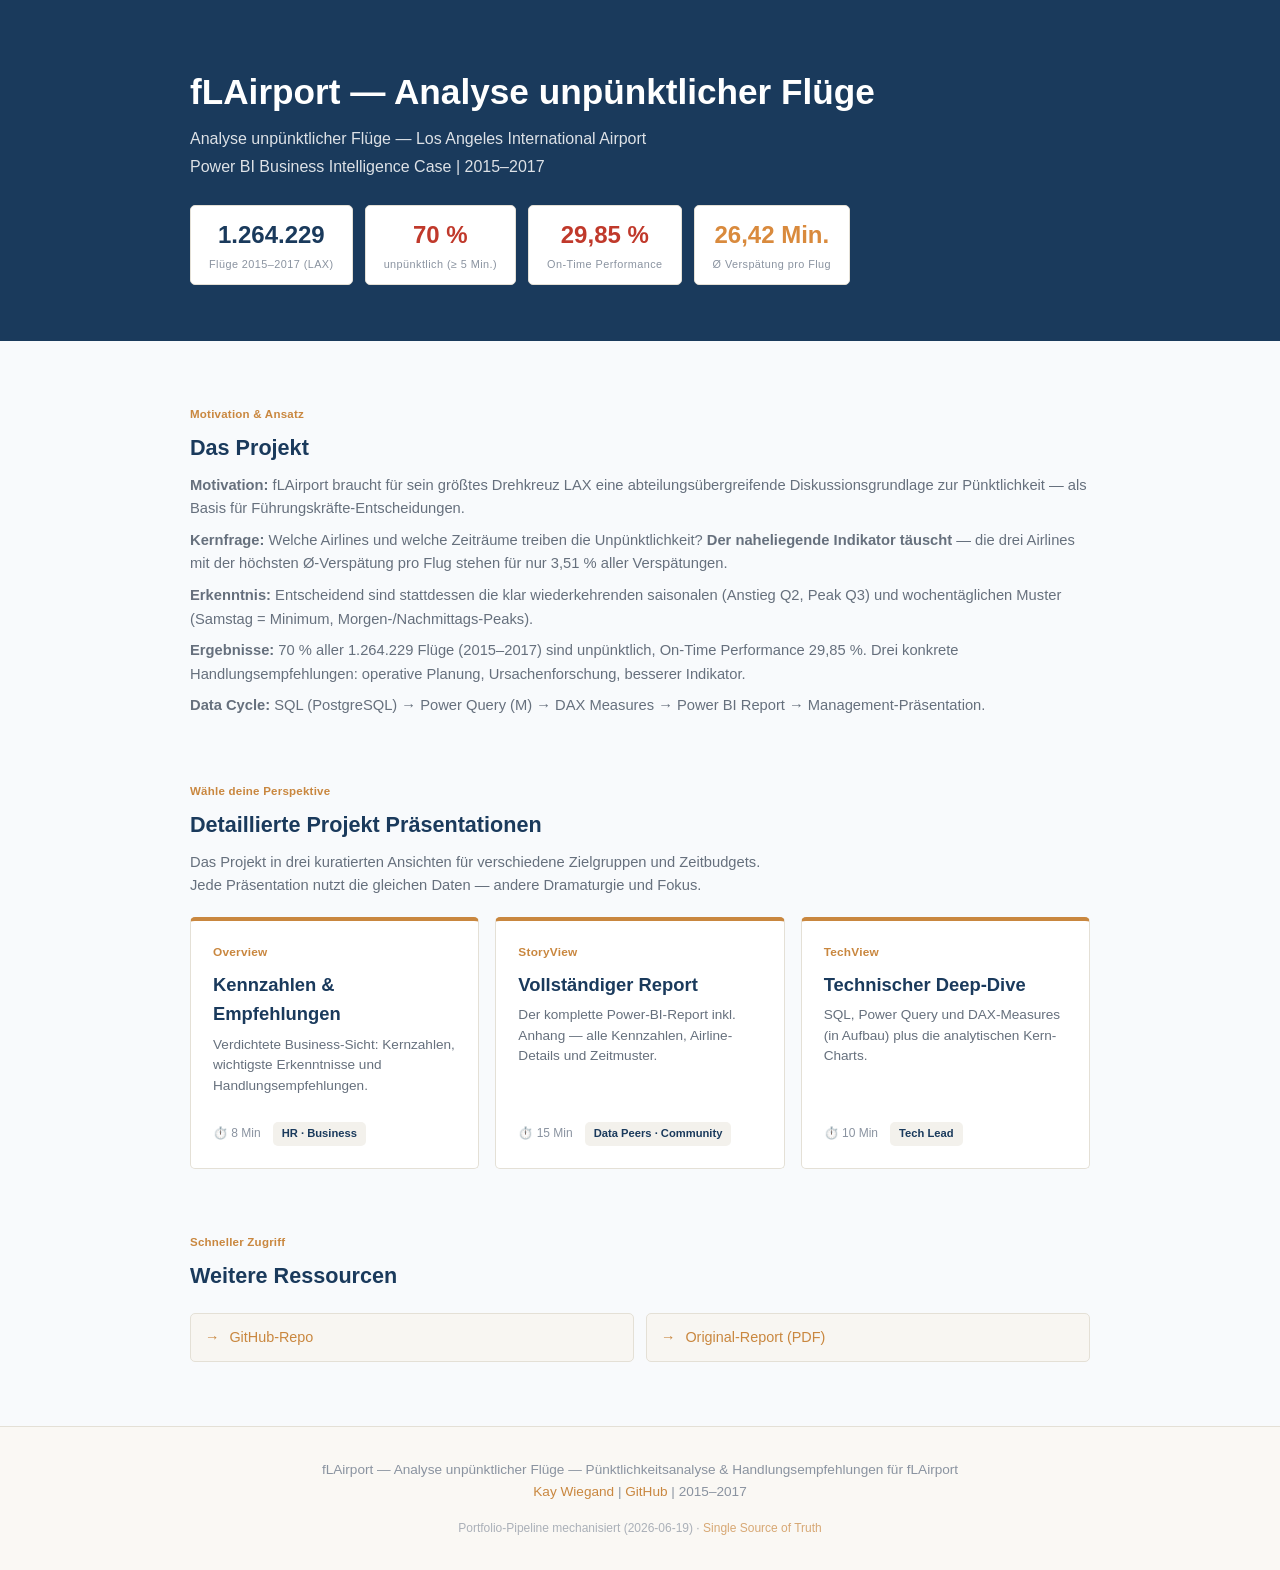
==== public/index.html @ 4a98e7f4 "feat: Portfolio-Case fertig — Story, Slides, Report (3 Views) public/md/portfolio.md aus report_extr" ====
<!DOCTYPE html>
<!--
  ⚙️  GENERIERT von scripts/generate_index_from_portfolio.py aus public/md/portfolio.md.
  NICHT public/index.html direkt editieren — wird beim nächsten Lauf überschrieben.
  Layout + kuratierte Hub-Copy hier im Template ändern.
  Dynamische Werte ({{...}}) kommen aus portfolio.md (Name, Zeitraum, URLs).
-->
<html lang="de">
<head>
  <meta charset="UTF-8">
  <meta name="viewport" content="width=device-width, initial-scale=1.0">
  <title>fLAirport — Analyse unpünktlicher Flüge — Portfolio</title>
  <style>
    * { margin: 0; padding: 0; box-sizing: border-box; }
    html { scroll-behavior: smooth; }
    body {
      font-family: -apple-system, BlinkMacSystemFont, "Segoe UI", Roboto, sans-serif;
      color: #3E4A5C; line-height: 1.6; background: #f8fafc;
    }

    /* ─── Header ─────────────────────────────── */
    header {
      background: #1a3a5c;
      color: white; padding: 4rem 2rem 3.5rem;
    }
    .header-inner { max-width: 900px; margin: 0 auto; }
    header h1 { font-size: 2.2rem; font-weight: 700; margin-bottom: 0.35rem; }
    header .tagline  { font-size: 1rem; opacity: 0.85; margin-bottom: 0.15rem; }
    header .subtitle { font-size: 1rem; opacity: 0.85; margin-bottom: 0; }

    .kpi-row { display: flex; gap: 12px; flex-wrap: wrap; margin-top: 1.6rem; }
    .kpi { background: #fff; border: 1px solid #E4E0D6;
           border-radius: 5px; padding: 10px 18px; text-align: center; min-width: 110px; }
    .kpi .v { font-size: 1.5rem; font-weight: 700; color: #1a3a5c; }
    .kpi .l { font-size: 0.68rem; color: #8A93A0; letter-spacing: 0.04em; margin-top: 2px; }
    .kpi.positive .v { color: #4C9C7B; }
    .kpi.negative .v { color: #c0392b; }
    .kpi.warning .v { color: #d98a3d; }

    /* ─── Main rhythm ────────────────────────────
       First block ↔ header  ==  block ↔ block  ==  last block ↔ footer  ==  4rem */
    main { max-width: 900px; margin: 0 auto; padding: 4rem 0 0; }
    section { margin-bottom: 4rem; }

    .section-label {
      font-size: 0.72rem; font-weight: 700; letter-spacing: 0.02em;
      color: #C9873F; margin-bottom: 0.5rem;
    }
    h2 { font-size: 1.35rem; font-weight: 700; color: #1a3a5c; margin-bottom: 0.5rem; }
    .section-intro { font-size: 0.92rem; color: #66707D; margin-bottom: 0.5rem; line-height: 1.6; }

    /* ─── View Cards Grid (3 columns) ─────────────── */
    .view-grid {
      display: grid;
      grid-template-columns: 1fr 1fr 1fr;
      gap: 16px;
      margin-top: 1.2rem;
    }
    @media (max-width: 760px) {
      .view-grid { grid-template-columns: 1fr; }
    }

    .view-card {
      background: #fff; border: 1px solid #E4E0D6;
      padding: 22px; border-top: 4px solid #C9873F;
      border-radius: 5px;
      text-decoration: none; color: inherit;
      transition: box-shadow 0.18s, transform 0.18s;
      display: flex; flex-direction: column;
    }
    .view-card:hover { box-shadow: 0 4px 24px rgba(201,135,63,0.2); transform: translateY(-2px); }

    .view-label {
      font-size: 0.74rem; font-weight: 700; letter-spacing: 0.02em; margin-bottom: 8px;
      color: #C9873F;
    }

    .view-card h3 { font-size: 1.15rem; color: #1a3a5c; margin-bottom: 6px; }
    .view-card .view-desc { font-size: 0.85rem; color: #66707D; margin-bottom: 14px; line-height: 1.5; flex-grow: 1; }
    .view-meta { display: flex; gap: 12px; align-items: center; margin-top: 12px; flex-wrap: wrap; }
    .view-time { font-size: 0.75rem; color: #8A93A0; font-weight: 500; }
    .view-badge {
      font-size: 0.7rem; font-weight: 600; padding: 3px 9px; border-radius: 5px;
      background: #F3F1EC; color: #1a3a5c;
    }

    /* ─── Quick Links ─────────────────────────── */
    .links-section {
      padding: 0; margin-top: 1.2rem;
    }
    .links-grid {
      display: grid;
      grid-template-columns: repeat(auto-fit, minmax(180px, 1fr));
      gap: 12px;
    }
    .quick-link {
      display: flex; align-items: center; gap: 10px;
      padding: 12px 14px; border-radius: 5px;
      text-decoration: none; color: #C9873F;
      background: #F8F6F2; border: 1px solid #E4E0D6;
      transition: background 0.15s, color 0.15s;
      font-size: 0.9rem; font-weight: 500;
    }
    .quick-link:hover { background: #E4E0D6; color: #1a3a5c; }
    .quick-link::before { content: "→"; font-weight: 700; }

    /* ─── Footer ─────────────────────────── */
    footer {
      background: #FAF8F4; border-top: 1px solid #E4E0D6;
      padding: 2rem; text-align: center; color: #8A93A0; font-size: 0.85rem;
      margin-top: 4rem;
    }
    footer a { color: #C9873F; text-decoration: none; }
    footer a:hover { text-decoration: underline; }
  </style>
</head>
<body>

<header>
  <div class="header-inner">
    <h1>fLAirport — Analyse unpünktlicher Flüge</h1>
    <p class="tagline">Analyse unpünktlicher Flüge — Los Angeles International Airport</p>
    <p class="subtitle">Power BI Business Intelligence Case | 2015–2017</p>
    <div class="kpi-row">
      <div class="kpi">
        <div class="v">1.264.229</div>
        <div class="l">Flüge 2015–2017 (LAX)</div>
      </div>
      <div class="kpi negative">
        <div class="v">70 %</div>
        <div class="l">unpünktlich (≥ 5 Min.)</div>
      </div>
      <div class="kpi negative">
        <div class="v">29,85 %</div>
        <div class="l">On-Time Performance</div>
      </div>
      <div class="kpi warning">
        <div class="v">26,42 Min.</div>
        <div class="l">Ø Verspätung pro Flug</div>
      </div>
    </div>
  </div>
</header>

<main>

  <!-- ─── Project Context ─────────────────────── -->
  <section>
    <div class="section-label">Motivation & Ansatz</div>
    <h2>Das Projekt</h2>
    <p class="section-intro">
      <strong>Motivation:</strong> fLAirport braucht für sein größtes Drehkreuz LAX eine abteilungsübergreifende Diskussionsgrundlage zur Pünktlichkeit — als Basis für Führungskräfte-Entscheidungen.
    </p>
    <p class="section-intro">
      <strong>Kernfrage:</strong> Welche Airlines und welche Zeiträume treiben die Unpünktlichkeit? <strong>Der naheliegende Indikator täuscht</strong> — die drei Airlines mit der höchsten Ø-Verspätung pro Flug stehen für nur 3,51 % aller Verspätungen.
    </p>
    <p class="section-intro">
      <strong>Erkenntnis:</strong> Entscheidend sind stattdessen die klar wiederkehrenden saisonalen (Anstieg Q2, Peak Q3) und wochentäglichen Muster (Samstag = Minimum, Morgen-/Nachmittags-Peaks).
    </p>
    <p class="section-intro">
      <strong>Ergebnisse:</strong> 70 % aller 1.264.229 Flüge (2015–2017) sind unpünktlich, On-Time Performance 29,85 %. Drei konkrete Handlungsempfehlungen: operative Planung, Ursachenforschung, besserer Indikator.
    </p>
    <p class="section-intro">
      <strong>Data Cycle:</strong> SQL (PostgreSQL) → Power Query (M) → DAX Measures → Power BI Report → Management-Präsentation.
    </p>
  </section>

  <!-- ─── Drei Portfolio-Views ─────────────────────── -->
  <section>
    <div class="section-label">Wähle deine Perspektive</div>
    <h2>Detaillierte Projekt Präsentationen</h2>
    <p class="section-intro">
      Das Projekt in drei kuratierten Ansichten für verschiedene Zielgruppen und Zeitbudgets.<br>
      Jede Präsentation nutzt die gleichen Daten — andere Dramaturgie und Fokus.
    </p>

    <div class="view-grid">
      <a href="overview.html" class="view-card overview">
        <div class="view-label">Overview</div>
        <h3>Kennzahlen & Empfehlungen</h3>
        <p class="view-desc">Verdichtete Business-Sicht: Kernzahlen, wichtigste Erkenntnisse und Handlungsempfehlungen.</p>
        <div class="view-meta">
          <span class="view-time">⏱️ 8 Min</span>
          <span class="view-badge blue">HR · Business</span>
        </div>
      </a>
      <a href="storyview.html" class="view-card storyview">
        <div class="view-label">StoryView</div>
        <h3>Vollständiger Report</h3>
        <p class="view-desc">Der komplette Power-BI-Report inkl. Anhang — alle Kennzahlen, Airline-Details und Zeitmuster.</p>
        <div class="view-meta">
          <span class="view-time">⏱️ 15 Min</span>
          <span class="view-badge green">Data Peers · Community</span>
        </div>
      </a>
      <a href="techview.html" class="view-card techview">
        <div class="view-label">TechView</div>
        <h3>Technischer Deep-Dive</h3>
        <p class="view-desc">SQL, Power Query und DAX-Measures (in Aufbau) plus die analytischen Kern-Charts.</p>
        <div class="view-meta">
          <span class="view-time">⏱️ 10 Min</span>
          <span class="view-badge purple">Tech Lead</span>
        </div>
      </a>
    </div>
  </section>

  <!-- ─── Quick Links ─────────────────────── -->
  <section>
    <div class="section-label">Schneller Zugriff</div>
    <h2>Weitere Ressourcen</h2>

    <div class="links-section">
      <div class="links-grid">
        <a href="https://github.com/kaywiegand/fl-airport-company" class="quick-link">GitHub-Repo</a>
        <a href="report/Report-flAirport_v09.pdf" class="quick-link">Original-Report (PDF)</a>
      </div>
    </div>
  </section>

</main>

<footer>
  <p>
    fLAirport — Analyse unpünktlicher Flüge — Pünktlichkeitsanalyse & Handlungsempfehlungen für fLAirport<br>
    <a href="https://github.com/kaywiegand">Kay Wiegand</a> |
    <a href="https://github.com/kaywiegand/fl-airport-company">GitHub</a> |
    2015–2017
  </p>
  <p style="margin-top: 1rem; font-size: 0.75rem; opacity: 0.7;">
    Portfolio-Pipeline mechanisiert (2026-06-19) ·
    <a href="md/portfolio.md">Single Source of Truth</a>
  </p>
</footer>

</body>
</html>
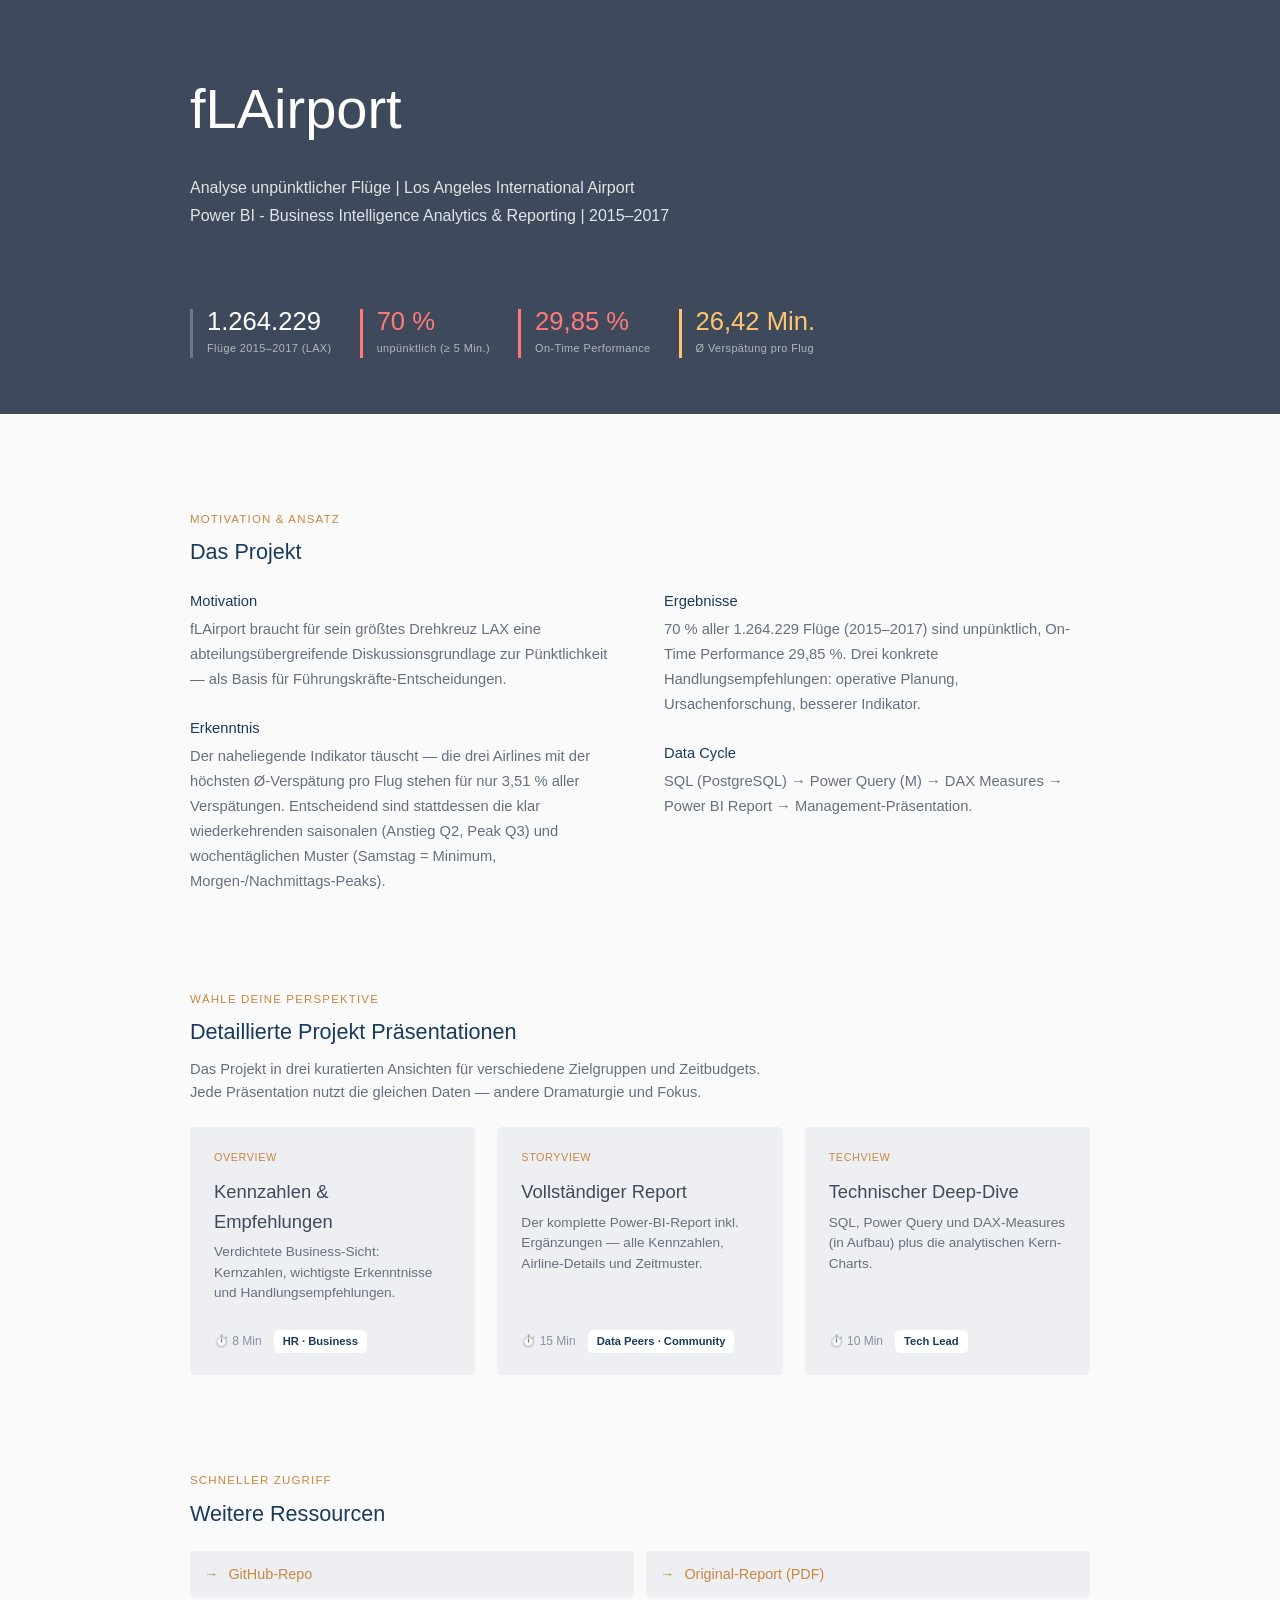
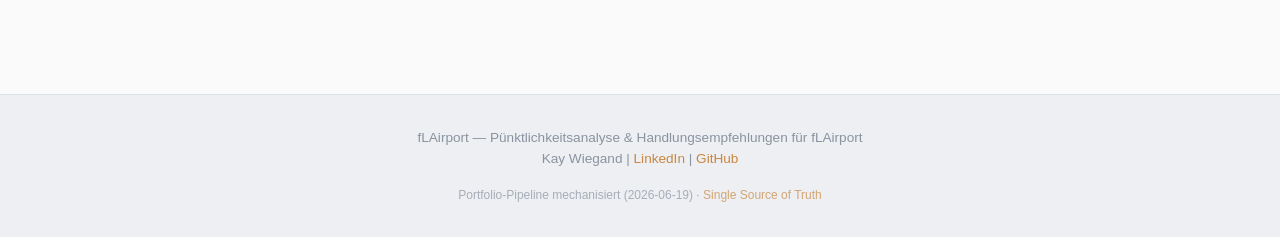
==== commit 22be464c: "feat: StoryView finalisiert — Layout-Politur, kuratierte Charts, PDF-Link-Fix slides.yaml: Agenda/In" ====
--- a/public/index.html
+++ b/public/index.html
@@ -4,84 +4,112 @@
   NICHT public/index.html direkt editieren — wird beim nächsten Lauf überschrieben.
   Layout + kuratierte Hub-Copy hier im Template ändern.
   Dynamische Werte ({{...}}) kommen aus portfolio.md (Name, Zeitraum, URLs).
+
+  Farb-/Typo-Tokens kommen per <link> aus css/slides.css (selbe Datei wie die Slides,
+  wird von generate_html_from_json.py bereits nach public/css/ kopiert) — ein Theme-
+  Wechsel (--card/--card-border in slides.css) zieht damit Hub und Slides gleichzeitig.
 -->
 <html lang="de">
 <head>
   <meta charset="UTF-8">
   <meta name="viewport" content="width=device-width, initial-scale=1.0">
-  <title>fLAirport — Analyse unpünktlicher Flüge — Portfolio</title>
+  <title>fLAirport — Portfolio</title>
+  <link rel="stylesheet" href="css/slides.css">
   <style>
     * { margin: 0; padding: 0; box-sizing: border-box; }
     html { scroll-behavior: smooth; }
     body {
-      font-family: -apple-system, BlinkMacSystemFont, "Segoe UI", Roboto, sans-serif;
-      color: #3E4A5C; line-height: 1.6; background: #f8fafc;
+      font-family: var(--font-ui);
+      color: var(--ink); line-height: 1.6; background: #FAFAFA;
     }
 
     /* ─── Header ─────────────────────────────── */
     header {
-      background: #1a3a5c;
+      background: var(--ink);
       color: white; padding: 4rem 2rem 3.5rem;
     }
     .header-inner { max-width: 900px; margin: 0 auto; }
-    header h1 { font-size: 2.2rem; font-weight: 700; margin-bottom: 0.35rem; }
+    header h1 { font-size: 3.5rem; font-weight: 100; margin-bottom: 1.35rem; }
     header .tagline  { font-size: 1rem; opacity: 0.85; margin-bottom: 0.15rem; }
     header .subtitle { font-size: 1rem; opacity: 0.85; margin-bottom: 0; }
 
-    .kpi-row { display: flex; gap: 12px; flex-wrap: wrap; margin-top: 1.6rem; }
-    .kpi { background: #fff; border: 1px solid #E4E0D6;
-           border-radius: 5px; padding: 10px 18px; text-align: center; min-width: 110px; }
-    .kpi .v { font-size: 1.5rem; font-weight: 700; color: #1a3a5c; }
-    .kpi .l { font-size: 0.68rem; color: #8A93A0; letter-spacing: 0.04em; margin-top: 2px; }
-    .kpi.positive .v { color: #4C9C7B; }
-    .kpi.negative .v { color: #c0392b; }
-    .kpi.warning .v { color: #d98a3d; }
+    /* KPI-Reihe wie E1 im Slide-System: Border-Left-Akzent, kein Kasten */
+    .kpi-row { display: flex; gap: 28px; flex-wrap: wrap; margin-top: 5rem; }
+    .kpi { border-left: 3px solid rgba(255,255,255,0.25); padding-left: 14px; text-align: left; }
+    .kpi .v { font-size: 1.6rem; font-weight: 500; color: #fff; line-height: 1; }
+    .kpi .l { font-size: 0.68rem; color: rgba(255,255,255,0.6); letter-spacing: 0.04em; margin-top: 6px; }
+    .kpi.positive { border-left-color: var(--color-kpi-positive); }
+    .kpi.positive .v { color: var(--color-kpi-positive); }
+    .kpi.negative { border-left-color: var(--color-kpi-negative); }
+    .kpi.negative .v { color: var(--color-kpi-negative); }
+    .kpi.warning { border-left-color: var(--color-kpi-warning); }
+    .kpi.warning .v { color: var(--color-kpi-warning); }
 
     /* ─── Main rhythm ────────────────────────────
        First block ↔ header  ==  block ↔ block  ==  last block ↔ footer  ==  4rem */
-    main { max-width: 900px; margin: 0 auto; padding: 4rem 0 0; }
-    section { margin-bottom: 4rem; }
+    main { max-width: 900px; margin: 0 auto; padding: 6rem 0 0; }
+    section { margin-bottom: 6rem; }
 
     .section-label {
-      font-size: 0.72rem; font-weight: 700; letter-spacing: 0.02em;
-      color: #C9873F; margin-bottom: 0.5rem;
-    }
-    h2 { font-size: 1.35rem; font-weight: 700; color: #1a3a5c; margin-bottom: 0.5rem; }
-    .section-intro { font-size: 0.92rem; color: #66707D; margin-bottom: 0.5rem; line-height: 1.6; }
-
-    /* ─── View Cards Grid (3 columns) ─────────────── */
+      font-size: 0.72rem; font-weight: 500; letter-spacing: 0.1em; text-transform: uppercase;
+      color: var(--accent); margin-bottom: 0.6em;
+    }
+    h2 { font-size: 1.35rem; font-weight: 500; color: var(--navy); margin-bottom: 0.5rem; }
+    .section-intro { font-size: 0.92rem; color: var(--ink-body); margin-bottom: 0.5rem; line-height: 1.6; }
+
+    /* "Das Projekt" — zwei Spalten-Blöcke (Aufteilung kommt aus Python, linke Spalte
+       immer >= rechte), jede Spalte stapelt ihre Items nach eigener Höhe statt
+       CSS-Grid/Column-Balancing zu überlassen. */
+    .about-grid {
+      display: flex; gap: 3rem;
+      margin-top: 1.2rem;
+    }
+    .about-col { flex: 1; min-width: 0; }
+    @media (max-width: 760px) {
+      .about-grid { flex-direction: column; gap: 0; }
+    }
+    .about-item {
+      font-size: 0.92rem; color: var(--ink-body); line-height: 1.7;
+      margin-bottom: 1.5rem;
+    }
+    .about-item:last-child { margin-bottom: 0; }
+    /* Nur die Zwischenüberschrift (erstes Kind) wird block — inline <strong> im
+       Fließtext (z.B. "Ja" als Betonung) bleibt normaler Fließtext. */
+    .about-item > strong:first-child { display: block; color: var(--navy); font-weight: 500; margin-bottom: 0.2em; }
+
+    /* ─── View Cards Grid (3 columns) — wie E2/E3 Karten: gefüllte Fläche, kein Rahmen ── */
     .view-grid {
       display: grid;
       grid-template-columns: 1fr 1fr 1fr;
-      gap: 16px;
-      margin-top: 1.2rem;
+      gap: 22px;
+      margin-top: 1.4rem;
     }
     @media (max-width: 760px) {
       .view-grid { grid-template-columns: 1fr; }
     }
 
     .view-card {
-      background: #fff; border: 1px solid #E4E0D6;
-      padding: 22px; border-top: 4px solid #C9873F;
-      border-radius: 5px;
+      background: var(--card);
+      padding: 22px 24px;
+      border-radius: var(--radius-card);
       text-decoration: none; color: inherit;
-      transition: box-shadow 0.18s, transform 0.18s;
+      transition: background 0.15s, transform 0.15s;
       display: flex; flex-direction: column;
     }
-    .view-card:hover { box-shadow: 0 4px 24px rgba(201,135,63,0.2); transform: translateY(-2px); }
+    .view-card:hover { background: var(--card-border); transform: translateY(-2px); }
 
     .view-label {
-      font-size: 0.74rem; font-weight: 700; letter-spacing: 0.02em; margin-bottom: 8px;
-      color: #C9873F;
-    }
-
-    .view-card h3 { font-size: 1.15rem; color: #1a3a5c; margin-bottom: 6px; }
-    .view-card .view-desc { font-size: 0.85rem; color: #66707D; margin-bottom: 14px; line-height: 1.5; flex-grow: 1; }
+      font-size: 0.68rem; font-weight: 500; letter-spacing: 0.05em; text-transform: uppercase;
+      margin-bottom: 1em; color: var(--accent);
+    }
+
+    .view-card h3 { font-size: 1.15rem; font-weight: 500; color: var(--ink); margin-bottom: 6px; }
+    .view-card .view-desc { font-size: 0.85rem; color: var(--ink-body); margin-bottom: 14px; line-height: 1.5; flex-grow: 1; }
     .view-meta { display: flex; gap: 12px; align-items: center; margin-top: 12px; flex-wrap: wrap; }
-    .view-time { font-size: 0.75rem; color: #8A93A0; font-weight: 500; }
+    .view-time { font-size: 0.75rem; color: var(--ink-soft); font-weight: 500; }
     .view-badge {
-      font-size: 0.7rem; font-weight: 600; padding: 3px 9px; border-radius: 5px;
-      background: #F3F1EC; color: #1a3a5c;
+      font-size: 0.7rem; font-weight: 600; padding: 3px 9px; border-radius: var(--radius-box);
+      background: #fff; color: var(--navy);
     }
 
     /* ─── Quick Links ─────────────────────────── */
@@ -95,22 +123,22 @@
     }
     .quick-link {
       display: flex; align-items: center; gap: 10px;
-      padding: 12px 14px; border-radius: 5px;
-      text-decoration: none; color: #C9873F;
-      background: #F8F6F2; border: 1px solid #E4E0D6;
+      padding: 12px 14px; border-radius: var(--radius-card);
+      text-decoration: none; color: var(--accent);
+      background: var(--bg-box-default);
       transition: background 0.15s, color 0.15s;
       font-size: 0.9rem; font-weight: 500;
     }
-    .quick-link:hover { background: #E4E0D6; color: #1a3a5c; }
+    .quick-link:hover { background: var(--card-border); color: var(--navy); }
     .quick-link::before { content: "→"; font-weight: 700; }
 
     /* ─── Footer ─────────────────────────── */
     footer {
-      background: #FAF8F4; border-top: 1px solid #E4E0D6;
-      padding: 2rem; text-align: center; color: #8A93A0; font-size: 0.85rem;
+      background: var(--bg-box-default); border-top: 1px solid var(--card-border);
+      padding: 2rem; text-align: center; color: var(--ink-soft); font-size: 0.85rem;
       margin-top: 4rem;
     }
-    footer a { color: #C9873F; text-decoration: none; }
+    footer a { color: var(--accent); text-decoration: none; }
     footer a:hover { text-decoration: underline; }
   </style>
 </head>
@@ -118,9 +146,9 @@
 
 <header>
   <div class="header-inner">
-    <h1>fLAirport — Analyse unpünktlicher Flüge</h1>
-    <p class="tagline">Analyse unpünktlicher Flüge — Los Angeles International Airport</p>
-    <p class="subtitle">Power BI Business Intelligence Case | 2015–2017</p>
+    <h1>fLAirport</h1>
+    <p class="tagline">Analyse unpünktlicher Flüge | Los Angeles International Airport</p>
+    <p class="subtitle">Power BI - Business Intelligence Analytics & Reporting | 2015–2017</p>
     <div class="kpi-row">
       <div class="kpi">
         <div class="v">1.264.229</div>
@@ -148,21 +176,16 @@
   <section>
     <div class="section-label">Motivation & Ansatz</div>
     <h2>Das Projekt</h2>
-    <p class="section-intro">
-      <strong>Motivation:</strong> fLAirport braucht für sein größtes Drehkreuz LAX eine abteilungsübergreifende Diskussionsgrundlage zur Pünktlichkeit — als Basis für Führungskräfte-Entscheidungen.
-    </p>
-    <p class="section-intro">
-      <strong>Kernfrage:</strong> Welche Airlines und welche Zeiträume treiben die Unpünktlichkeit? <strong>Der naheliegende Indikator täuscht</strong> — die drei Airlines mit der höchsten Ø-Verspätung pro Flug stehen für nur 3,51 % aller Verspätungen.
-    </p>
-    <p class="section-intro">
-      <strong>Erkenntnis:</strong> Entscheidend sind stattdessen die klar wiederkehrenden saisonalen (Anstieg Q2, Peak Q3) und wochentäglichen Muster (Samstag = Minimum, Morgen-/Nachmittags-Peaks).
-    </p>
-    <p class="section-intro">
-      <strong>Ergebnisse:</strong> 70 % aller 1.264.229 Flüge (2015–2017) sind unpünktlich, On-Time Performance 29,85 %. Drei konkrete Handlungsempfehlungen: operative Planung, Ursachenforschung, besserer Indikator.
-    </p>
-    <p class="section-intro">
-      <strong>Data Cycle:</strong> SQL (PostgreSQL) → Power Query (M) → DAX Measures → Power BI Report → Management-Präsentation.
-    </p>
+    <div class="about-grid">
+      <div class="about-col">
+        <div class="about-item"><strong>Motivation</strong>fLAirport braucht für sein größtes Drehkreuz LAX eine abteilungsübergreifende Diskussionsgrundlage zur Pünktlichkeit — als Basis für Führungskräfte-Entscheidungen.</div>
+        <div class="about-item"><strong>Erkenntnis</strong>Der naheliegende Indikator täuscht — die drei Airlines mit der höchsten Ø-Verspätung pro Flug stehen für nur 3,51 % aller Verspätungen. Entscheidend sind stattdessen die klar wiederkehrenden saisonalen (Anstieg Q2, Peak Q3) und wochentäglichen Muster (Samstag = Minimum, Morgen-/Nachmittags-Peaks).</div>
+      </div>
+      <div class="about-col">
+        <div class="about-item"><strong>Ergebnisse</strong>70 % aller 1.264.229 Flüge (2015–2017) sind unpünktlich, On-Time Performance 29,85 %. Drei konkrete Handlungsempfehlungen: operative Planung, Ursachenforschung, besserer Indikator.</div>
+        <div class="about-item"><strong>Data Cycle</strong>SQL (PostgreSQL) → Power Query (M) → DAX Measures → Power BI Report → Management-Präsentation.</div>
+      </div>
+    </div>
   </section>
 
   <!-- ─── Drei Portfolio-Views ─────────────────────── -->
@@ -187,7 +210,7 @@
       <a href="storyview.html" class="view-card storyview">
         <div class="view-label">StoryView</div>
         <h3>Vollständiger Report</h3>
-        <p class="view-desc">Der komplette Power-BI-Report inkl. Anhang — alle Kennzahlen, Airline-Details und Zeitmuster.</p>
+        <p class="view-desc">Der komplette Power-BI-Report inkl. Ergänzungen — alle Kennzahlen, Airline-Details und Zeitmuster.</p>
         <div class="view-meta">
           <span class="view-time">⏱️ 15 Min</span>
           <span class="view-badge green">Data Peers · Community</span>
@@ -212,8 +235,8 @@
 
     <div class="links-section">
       <div class="links-grid">
-        <a href="https://github.com/kaywiegand/fl-airport-company" class="quick-link">GitHub-Repo</a>
-        <a href="report/Report-flAirport_v09.pdf" class="quick-link">Original-Report (PDF)</a>
+        <a href="https://github.com/kaywiegand/fl-airport-company" class="quick-link" target="_blank">GitHub-Repo</a>
+        <a href="report/Report-flAirport_v09.pdf" class="quick-link" target="_blank">Original-Report (PDF)</a>
       </div>
     </div>
   </section>
@@ -222,10 +245,10 @@
 
 <footer>
   <p>
-    fLAirport — Analyse unpünktlicher Flüge — Pünktlichkeitsanalyse & Handlungsempfehlungen für fLAirport<br>
-    <a href="https://github.com/kaywiegand">Kay Wiegand</a> |
-    <a href="https://github.com/kaywiegand/fl-airport-company">GitHub</a> |
-    2015–2017
+    fLAirport — Pünktlichkeitsanalyse & Handlungsempfehlungen für fLAirport<br>
+    Kay Wiegand |
+    <a href="https://www.linkedin.com/in/kaywiegand/" target="_blank">LinkedIn</a> |
+    <a href="https://github.com/kaywiegand" target="_blank">GitHub</a>
   </p>
   <p style="margin-top: 1rem; font-size: 0.75rem; opacity: 0.7;">
     Portfolio-Pipeline mechanisiert (2026-06-19) ·
--- a/public/css/slides.css
+++ b/public/css/slides.css
@@ -0,0 +1,836 @@
+/* ============================================================
+   Slide-System v2 — 12-Spalten-Raster, L1–L7 Layouts, E1–E17 Elemente
+   Single source of truth for all Reveal.js presentations.
+   Used by: overview.html · storyview.html · techview.html
+
+   TO CHANGE THEME: edit only the :root variables below.
+   All colors, fonts, and spacing cascade from there.
+   Design-Spec: docs/styleguide-v2-source.html (Referenz, adoptiert aus css-style-guides/b/)
+   ============================================================ */
+
+/* ── Theme Variables (swap here to change theme) ────────── */
+:root {
+  /* Core palette */
+  --navy:               #1a3a5c;   /* dark blue — headings, nav, dark surfaces */
+  --accent:             #C9873F;   /* warm gold — one accent active per slide */
+  --ink:                #3E4A5C;   /* strong text, card headings */
+  --ink-body:           #66707D;   /* running body text */
+  --ink-soft:           #8A93A0;   /* captions, muted labels */
+  --positive:           #4C9C7B;   /* good news, success */
+  --warning:            #d98a3d;   /* caution, amber states */
+  --negative:           #c0392b;   /* problems, bad metrics */
+
+  /* Title slide (on dark gradient background) */
+  --color-title-text:   #ffffff;
+  --color-title-sub:    rgba(255,255,255,0.78);
+  --color-title-meta:   rgba(255,255,255,0.32);
+  --color-kpi-positive: #4cd98a;   /* bright green on dark bg */
+  --color-kpi-negative: #ff7a7a;   /* bright red on dark bg */
+  --color-kpi-warning:  #ffc66d;   /* bright amber on dark bg */
+
+  /* Card surfaces — Standard-Theme ist Blau-Grau (Kay-Entscheidung 2026-07-13).
+     Swap diese zwei Variablen um zu retheme, Alternativen: Beige (#F3F1EC/#E4E0D6),
+     Grün — siehe Styleguide §5. */
+  --card:               #EDEFF2;
+  --card-border:        #DCE2E8;
+
+  /* Sentiment-tinted surfaces (boxes, facts) — default folgt --card, damit die zwei
+     Swap-Variablen wirklich die ganze Palette bestimmen (Styleguide v2 §5) */
+  --bg-box-default:     var(--card);
+  --bg-box-positive:    #eef6f0;
+  --bg-box-negative:    #fbeeec;
+  --bg-box-warning:     #faf0e3;
+  --bg-table-alt:       #F5F7F9;
+  --bg-table-hl:        #eef6f0;
+
+  /* Typography */
+  --font-base-size:     17px;  /* exakt wie STYLEGUIDE.html .slide (Design-Spec, docs/styleguide-v2-source.html Z.42) */
+  --font-ui:            -apple-system, BlinkMacSystemFont, "Segoe UI", sans-serif;
+
+  /* Spacing — global corner radius (all rounded elements) */
+  --radius-card:        5px;
+  --radius-box:         5px;
+
+  /* Raster (Styleguide v2 §2): Canvas 1024×720, Rand 56/56/40, feste Kopfzone 170px */
+  --frame-side:         56px;
+  --frame-bottom:       40px;
+  --head-zone:          150px;
+}
+
+/* ── Base ─────────────────────────────────── */
+/* font-family explizit setzen — sonst erbt .reveal Reveal.js' Theme-Font
+   (theme/white.css: "Source Sans Pro", Helvetica, sans-serif). Diese Fonts
+   laden kein echtes Weight-100-Schnitt, wodurch font-weight:100 (Title-Slide
+   h2, siehe unten) CSS-seitig gesetzt aber optisch wirkungslos war — der
+   Browser rundet auf die nächste tatsächlich geladene Schriftschnittstärke.
+   --font-ui (System-Font-Stack, wie index-template.html) hat echte Thin-Schnitte. */
+.reveal { font-size: var(--font-base-size); font-family: var(--font-ui); }
+.reveal h1, .reveal h2, .reveal h3, .reveal h4 { text-transform: none; }
+/* kein h1 mehr im Generator — Title-Slide nutzt jetzt render_head() wie jede andere Slide */
+/* Kay 2026-07-14: h2 ist der technische Slide-Titel (Reihenfolge/Wegweiser), nicht die
+   Kernbotschaft — deshalb klein. .lead/.statement tragen die eigentliche Botschaft und sind
+   bewusst grösser (siehe dort). .title-slide/.closing h2 sind eigene, spezifischere Regeln
+   weiter unten und bleiben von dieser Basisregel unberührt. */
+.reveal h2 { font-size: 1.5em; color: var(--navy); margin: 0 0 0.4em; text-align: left; line-height: 1.3; font-weight: 300; font-family: var(--font-ui); }
+.reveal .subline { font-size: 0.86em; color: var(--ink-body); font-weight: 200; letter-spacing: normal; margin-top: 0; margin-bottom: 0; max-width: 68ch; text-align: left; display: block; line-height: 1.5; }
+.slide-kicker { font-size: 0.68em; font-weight: 100; letter-spacing: 0.1em; text-transform: uppercase; color: var(--accent); margin-bottom: 0.6em; display: block; text-align: left; }
+.slide-subtitle { font-size: 0.84em; color: var(--ink-body); margin-top: -0.8em; margin-bottom: 1.4em; line-height: 1.5; }
+.reveal p, .reveal li { color: var(--ink-body); line-height: 1.5; text-align: left; }
+.reveal ul { margin: 0; padding-left: 1.1em; }
+.reveal li { margin-bottom: 5px; font-size: 0.86em; }
+.reveal strong { color: var(--ink); }
+.reveal em { color: var(--accent); font-style: normal; font-weight: 600; }
+.reveal .slide-number { display: none !important; }
+.reveal img { max-width: 100%; border-radius: var(--radius-card); }
+
+/* Content slides: fixed 56/56/40 frame around the content, so every slide sits
+   in the same canvas position regardless of what's inside (Styleguide v2 §2). */
+.reveal .slides > section { text-align: left; padding: var(--frame-side) var(--frame-side) var(--frame-bottom); box-sizing: border-box; height: 100%; }
+/* display:flex nur auf der aktiven Slide setzen — sonst überschreibt es Reveal.js'
+   eigenes display:none für inaktive Slides und alle Slides werden gleichzeitig sichtbar.
+   !important nötig, weil Reveal.js beim Wechsel display:block INLINE auf die aktive
+   Slide setzt (per JS) — das schlägt jede normale Stylesheet-Regel, exakt das gleiche
+   Problem, das .title-slide/.closing weiter unten schon mit !important lösen. */
+.reveal .slides > section.present { display: flex !important; flex-direction: column; }
+.reveal .slides > section.title-slide,
+.reveal .slides > section.closing { text-align: center; }
+/* Head zone: kicker + h2 + subline stack naturally at the top of .slide-head, which
+   reserves the fixed 170px zone — subline always sits directly under the title,
+   regardless of title length (was previously min-height on h2 alone, which pushed
+   subline down towards the content zone instead of anchoring it to the title).
+   flex:0 0 var(--head-zone) statt min-height — exakt wie STYLEGUIDE.html .head
+   (flex:0 0 170px): eine STARRE Höhe, die nie wächst. min-height hätte die Zone bei
+   zweizeiligen Titeln wachsen lassen, wodurch die Content-Zone pro Slide
+   unterschiedlich hoch startete (Kay-Feedback: "springt immer noch"). Konsequenz:
+   Titel/Subline müssen in 170px passen (Typografie ist dafür ausgelegt, siehe
+   Styleguide-Spec "hält auch zweizeilig in der 170px-Kopfzone") — kein Überlauf-Fallback. */
+.slide-head { flex: 0 0 var(--head-zone); overflow: hidden; }
+/* Elemente schrumpfen auf ihren Inhalt und zentrieren sich als Gruppe vertikal in der
+   Inhaltszone (Styleguide v2 Prinzip 3) — einzige Ausnahme ist E1 KPI-Reihe (volle Höhe).
+   Trennlinie sitzt hier (nicht an .subline), damit sie an derselben Stelle steht, egal
+   ob eine Subline vorhanden ist oder nicht. */
+.content-zone { flex: 1; display: flex; flex-direction: column; justify-content: center; min-height: 0; border-top: 1px solid #f5f5f5; }
+
+/* Tables: no cell borders, rounded header row (border-collapse: separate) */
+.reveal table { width: 100%; border-collapse: separate; border-spacing: 0; font-size: 0.82em; margin: 0.4em 0; }
+.reveal table th { background: var(--navy); color: #fff; padding: 7px 10px; text-align: left; font-weight: 600; }
+.reveal table thead th:first-child { border-top-left-radius: var(--radius-card); }
+.reveal table thead th:last-child  { border-top-right-radius: var(--radius-card); }
+.reveal table td { padding: 7px 10px; vertical-align: top; }
+.reveal table tr:nth-child(even) td { background: var(--bg-table-alt); }
+tr.hl td { background: var(--bg-table-hl) !important; font-weight: 600; }
+.caption { font-size: 0.63em; color: var(--ink-soft); margin-top: 4px; text-align: center; font-style: italic; }
+
+/* ── Nav bar ──────────────────────────────────── */
+#nav {
+  position: fixed; top: 0; left: 0; right: 0; height: 34px;
+  background: var(--navy); display: none;
+  z-index: 9999; padding: 0 14px; gap: 0;
+}
+#nav .chs { display: flex; flex: 1; gap: 2px; }
+#nav .ch { flex: 1; text-align: center; font-size: 10px; font-family: var(--font-ui); font-weight: 600; color: rgba(255,255,255,0.4); padding: 5px 3px; cursor: pointer; border-radius: 3px; transition: all 0.18s; line-height: 1.3; overflow: hidden; text-overflow: ellipsis; white-space: nowrap; }
+#nav .ch .n { display: block; font-size: 7px; letter-spacing: 0.1em; text-transform: uppercase; opacity: 0.55; margin-bottom: 1px; }
+#nav .ch:hover { color: rgba(255,255,255,0.78); background: rgba(255,255,255,0.08); }
+#nav .ch.active { color: #fff; background: rgba(201,135,63,0.5); }
+#nav .ch.done { color: rgba(255,255,255,0.52); }
+.reveal .controls { display: none !important; }
+.reveal .progress { display: none !important; }
+
+/* ── Slide ticks ──────────────────────────────── */
+#slideticks {
+  position: fixed;
+  bottom: 12px;
+  left: 0; right: 0;
+  height: 60px;
+  display: flex;
+  align-items: flex-end;
+  justify-content: space-between;
+  padding: 0 130px;
+  z-index: 9998;
+  pointer-events: none;
+}
+.stk-wrap {
+  position: relative;
+  display: flex;
+  flex-direction: column;
+  align-items: center;
+  gap: 3px;
+  flex-shrink: 0;
+  width: 22px;
+  cursor: pointer;
+  pointer-events: auto;
+}
+/* Large invisible click target around each tick (does not shift layout) */
+.stk-wrap::before {
+  content: "";
+  position: absolute;
+  left: 50%; transform: translateX(-50%);
+  width: 36px; top: -16px; bottom: -6px;
+}
+/* Chapter label above the tick line — transparent by default */
+.stk-ch-label {
+  display: block;
+  height: 11px;
+  line-height: 11px;
+  font-size: 8px;
+  font-family: var(--font-ui);
+  color: transparent;
+  white-space: nowrap;
+  max-width: 86px;
+  overflow: hidden;
+  text-overflow: ellipsis;
+  text-align: left;
+  letter-spacing: 0.02em;
+  transition: color 0.18s, font-weight 0.18s;
+  align-self: flex-start;
+  margin-left: 50%;   /* label starts at tick center */
+}
+.stk {
+  width: 1px;
+  height: 11px;  /* regular = half of chapter tick */
+  background: rgba(26, 58, 92, 0.2);
+  border-radius: 1px;
+  transition: background 0.18s, width 0.12s, height 0.12s;
+}
+.stk-num {
+  font-size: 10px;
+  line-height: 1;
+  color: rgba(26, 58, 92, 0.3);
+  font-family: var(--font-ui);
+  font-variant-numeric: tabular-nums;
+  transition: color 0.18s;
+}
+.stk-wrap.stk-past .stk     { background: rgba(26, 58, 92, 0.5); }
+.stk-wrap.stk-past .stk-num { color: rgba(26, 58, 92, 0.5); }
+.stk-wrap.stk-current .stk     { background: var(--navy); width: 2px; height: 28px; }
+.stk-wrap.stk-current .stk-num { color: var(--navy); font-weight: 700; }
+/* Chapter start ticks: taller + visible label */
+.stk-wrap.stk-chapter .stk-ch-label       { color: rgba(26, 58, 92, 0.32); }
+.stk-wrap.stk-chapter .stk                { height: 26px; }
+.stk-wrap.stk-chapter.stk-current .stk-ch-label { color: var(--navy); font-weight: 700; }
+/* Light hover on marker + number */
+.stk-wrap:hover .stk     { background: rgba(26, 58, 92, 0.6); }
+.stk-wrap:hover .stk-num { color: rgba(26, 58, 92, 0.7); }
+
+/* ── Prev / next arrows (flank the tick bar) ───── */
+.nav-arrow {
+  position: fixed;
+  bottom: 12px;
+  height: 60px;
+  width: 60px;
+  display: flex;
+  align-items: center;
+  justify-content: center;
+  z-index: 9999;
+  cursor: pointer;
+  pointer-events: auto;
+  font-size: 40px;
+  font-weight: 700;
+  line-height: 1;
+  color: rgba(26, 58, 92, 0.55);
+  user-select: none;
+  padding: 0;
+  transition: color 0.18s;
+}
+.nav-arrow:hover { color: var(--navy); }
+#nav-prev { left: 16px; }
+#nav-next { right: 16px; }
+.nav-arrow.nav-hidden { display: none; }
+
+/* ── Left nav — Xusni-style (Variant B) ─────────── */
+#leftnav {
+  position: fixed;
+  left: 14px;
+  top: 50%;
+  transform: translateY(-50%);
+  z-index: 9998;
+  display: flex;
+  flex-direction: column;
+  padding: 16px 0;
+  border-left: 1px solid rgba(26, 58, 92, 0.1);
+}
+.ln-item {
+  display: flex;
+  align-items: center;
+  gap: 6px;
+  height: 9px;
+  cursor: pointer;
+  padding-left: 4px;
+}
+.ln-item.ln-chapter          { height: 20px; margin-top: 8px; }
+.ln-item.ln-chapter:first-child { margin-top: 0; }
+.ln-tick {
+  width: 5px;
+  height: 1px;
+  background: rgba(26, 58, 92, 0.18);
+  flex-shrink: 0;
+  transition: width 0.18s, height 0.18s, background 0.18s;
+}
+.ln-item.ln-chapter  .ln-tick { width: 9px; background: rgba(26, 58, 92, 0.28); }
+.ln-item.ln-past     .ln-tick { background: rgba(26, 58, 92, 0.42); }
+.ln-item.ln-current  .ln-tick { width: 16px; height: 2px; background: var(--accent); }
+.ln-item:hover       .ln-tick { background: var(--accent); }
+.ln-label {
+  font-size: 7px;
+  color: rgba(26, 58, 92, 0.3);
+  font-family: var(--font-ui);
+  white-space: nowrap;
+  letter-spacing: 0.08em;
+  text-transform: uppercase;
+  max-width: 110px;
+  overflow: hidden;
+  text-overflow: ellipsis;
+  transition: color 0.18s, font-weight 0.18s;
+}
+.ln-item.ln-current .ln-label { color: var(--accent); font-weight: 700; letter-spacing: 0.04em; }
+.ln-item:hover      .ln-label { color: var(--accent); }
+
+/* ── Nav variant toggle ──────────────────────────── */
+body:not(.nav-left) #leftnav                { display: none !important; }
+body.nav-left       #slideticks             { display: none !important; }
+body.nav-left       #progress-track        { display: none !important; }
+
+/* ── Custom progress bar ──────────────────────── */
+#progress-track {
+  position: fixed;
+  bottom: 0;
+  left: 130px; right: 130px;
+  height: 10px;
+  background: rgba(26, 58, 92, 0.1);
+  z-index: 9997;
+}
+#progress-fill {
+  height: 100%;
+  background: var(--navy);
+  width: 0%;
+  transition: width 0.25s ease;
+}
+
+/* ── Nav inverted (on dark title / closing slides) ── */
+body.nav-invert .stk                              { background: rgba(255,255,255,0.4); }
+body.nav-invert .stk-num                          { color: rgba(255,255,255,0.55); }
+body.nav-invert .stk-wrap.stk-past .stk           { background: rgba(255,255,255,0.6); }
+body.nav-invert .stk-wrap.stk-past .stk-num       { color: rgba(255,255,255,0.6); }
+body.nav-invert .stk-wrap.stk-current .stk        { background: #fff; }
+body.nav-invert .stk-wrap.stk-current .stk-num    { color: #fff; }
+body.nav-invert .stk-wrap.stk-chapter .stk-ch-label              { color: rgba(255,255,255,0.55); }
+body.nav-invert .stk-wrap.stk-chapter.stk-current .stk-ch-label  { color: #fff; }
+body.nav-invert .stk-wrap:hover .stk              { background: #fff; }
+body.nav-invert .stk-wrap:hover .stk-num          { color: #fff; }
+body.nav-invert .nav-arrow                        { color: rgba(255,255,255,0.55); }
+body.nav-invert .nav-arrow:hover                  { color: #fff; }
+body.nav-invert #progress-track                   { background: rgba(255,255,255,0.2); }
+body.nav-invert #progress-fill                    { background: #fff; }
+
+/* ── Title slide — gleiche Kopfzone/Content-Zone-Struktur wie jede andere Slide,
+   nur Farben invertiert (dunkler Hintergrund, helle Schrift). Kein Sonderlayout mehr. */
+.title-slide { display: flex !important; flex-direction: column; text-align: center; }
+/* Gleiche Größen wie header h1/.tagline in index-template.html (3.5rem/1rem bei 16px
+   Basis) — umgerechnet auf die 17px-Slide-Basis: 56px/17=3.29em, 16px/17=0.94em. */
+.title-slide h2 { font-size: 3.29em; font-weight: 100; color: #fff; letter-spacing: -0.01em; }
+.title-slide .subline { font-size: 0.94em; color: rgba(255,255,255,0.78); }
+.title-slide .content-zone,
+.closing .content-zone { border-top-color: rgba(255,255,255,0.15); }
+/* KPI-Reihe wie E1 im Slide-System: Border-Left-Akzent statt Box-Pille */
+.title-slide .kpi-row { display: flex; gap: 28px; justify-content: center; }
+.title-slide .kpi { border-left: 3px solid rgba(255,255,255,0.25); padding-left: 14px; text-align: left; }
+.title-slide .kpi .v { font-size: 1.8em; font-weight: 500; color: var(--color-title-text); line-height: 1; }
+.title-slide .kpi .l { font-size: 0.62em; color: rgba(255,255,255,0.6); margin-top: 6px; line-height: 1.4; }
+.title-slide .kpi.red   { border-left-color: var(--color-kpi-negative); }
+.title-slide .kpi.amber { border-left-color: var(--color-kpi-warning); }
+.title-slide .kpi.green { border-left-color: var(--color-kpi-positive); }
+/* Start-CTA: nutzt .closing-links als Wrapper (gleiche Skalierung), nur der margin-top ist eigen */
+.title-cta { margin-top: 2.4em; }
+/* View-Teaser: automatisch aus hub.view_cards[view], sitzt zwischen KPI-Reihe und
+   Start-CTA — derselbe Text, den die Hub-Karte für diese View zeigt. */
+.view-teaser { margin-top: 2em; text-align: center; }
+.view-teaser-heading { font-size: 0.85em; font-weight: 500; color: var(--accent); text-transform: uppercase; letter-spacing: 0.05em; margin-bottom: 0.5em; }
+.title-slide .view-teaser-desc { font-size: 0.88em; color: rgba(255,255,255,0.75); max-width: 52ch; margin: 0 auto; line-height: 1.5; }
+.title-cta .c-link { cursor: pointer; }
+.title-slide .kpi.red   .v { color: var(--color-kpi-negative); }
+.title-slide .kpi.amber .v { color: var(--color-kpi-warning); }
+.title-slide .kpi.green .v { color: var(--color-kpi-positive); }
+.title-slide .meta { color: var(--color-title-meta); font-size: 0.68em; margin-top: 2em; }
+
+/* ── Title-Slide L6-Experiment (Versuch, aktuell nur zh-tram-data/storyview) ──
+   Bewusst eigenes Markup statt render_head()/.slide-head — das L6-Layout spannt
+   die GANZE Slide-Höhe als Zeile auf, nicht Kopfzone+Content-Zone übereinander,
+   die starre 150px-Kopfzonen-Regel passt hier nicht (gleiche Ausnahme-Logik wie
+   bei .chart-cols, siehe dort). */
+/* L6-Experiment v2: Titel/Subline sitzen jetzt in der normalen Kopfzone
+   (render_head(), Standard-.slide-head) — .title-split ist nur noch der
+   Wrapper für die zweispaltige Content-Zone (Teaser+Start links, KPI-Row rechts). */
+.title-split-cols { display: flex; align-items: center; gap: 48px; height: 100%; text-align: left; }
+.title-split-left { flex: 0 0 33.33%; display: flex; flex-direction: column; justify-content: center; }
+.title-split-left .view-teaser { text-align: left; margin-top: 0; }
+.title-split-left .view-teaser-desc { margin: 0; max-width: none; }
+.title-split-left .closing-links { justify-content: flex-start; }
+.title-split-right { flex: 1; display: flex; align-items: center; justify-content: center; }
+/* Bei 4 KPIs mit längeren Labels reicht die Breite der rechten Spalte nicht immer für
+   eine Reihe — nowrap (Standard bei .kpi-row) hätte den Wert selbst mitten im Text
+   umgebrochen. Wrap erlauben, dann geht's als 2×2 auf statt Text zu quetschen. */
+/* Grid statt Flex-Wrap: flex-wrap bricht "greedy" um (so viele wie in eine
+   Zeile passen, z.B. 3+1) — Grid mit auto-fit erzwingt ein sauberes 2×2,
+   sobald 4 KPIs nicht mehr in eine Reihe passen (Kay: "2 Reihen 2 Spalten"). */
+.title-split-right .kpi-row {
+  display: grid;
+  grid-template-columns: repeat(auto-fit, minmax(190px, max-content));
+  justify-content: center;
+  gap: 1.6em 28px;
+  /* Als Flex-Kind hat der Grid-Container sonst keine echte Breite, gegen die
+     auto-fit rechnen kann — kollabiert dann auf 1 Spalte statt 2. */
+  width: 100%;
+}
+
+/* ── Layout ───────────────────────────────────── */
+.cols { display: flex; gap: 26px; align-items: flex-start; }
+.cols > div { flex: 1; }
+.w60 { flex: 1.5 !important; } .w40 { flex: 0.67 !important; }
+.w55 { flex: 1.2 !important; } .w45 { flex: 0.9 !important; }
+.w50 { flex: 1 !important; }
+
+/* ── 12-Spalten-Grid (Styleguide v2 §2/§6) ──────
+   Utility für Elemente, die sich über L1–L7 verteilen. Spans per Inline-Style
+   (grid-template-columns/gap) aus dem Generator, Grundverhalten hier. ── */
+.g12 { display: grid; grid-template-columns: repeat(12, 1fr); align-items: center; }
+.g12.top { align-items: flex-start; }
+
+/* ── Boxes ────────────────────────────────────── */
+.box { background: var(--bg-box-default); padding: 9px 13px; border-radius: var(--radius-box); margin: 7px 0; font-size: 0.85em; line-height: 1.6; color: var(--ink-body); }
+.box.red   { background: var(--bg-box-negative); }
+.box.green { background: var(--bg-box-positive); }
+.box.amber { background: var(--bg-box-warning); }
+
+/* ── E1 — KPI-Reihe (figures) ───────────────────
+   flex+center statt grid(4) — sonst wirkt eine Reihe mit weniger als 4 Werten
+   linksbündig statt als zentrierte Gruppe (gleiches Muster wie .title-slide .kpi-row). */
+.metric-row { display: flex; justify-content: center; gap: 24px; }
+.metric { border-left: 3px solid var(--card-border); padding-left: 18px; text-align: left; display: flex; flex-direction: column; justify-content: center; }
+.metric .val { font-size: 2em; font-weight: 600; color: var(--ink); line-height: 1; }
+.metric .lbl { font-size: 0.62em; color: var(--ink-soft); margin-top: 8px; line-height: 1.4; }
+.metric.good .val { border-left-color: var(--positive); }
+.metric.good .val { color: var(--positive); }
+.metric.good { border-left-color: var(--positive); }
+.metric.warn { border-left-color: var(--warning); }
+.metric.warn .val { color: var(--warning); }
+.metric.bad  { border-left-color: var(--negative); }
+.metric.bad  .val { color: var(--negative); }
+
+/* ── Agenda / Inhalt slide — einfach L6 (4+8, Gap 24px) ──
+   Kay-Feedback 2026-07-22: "mach doch einfach L6 Schmal+Breit" statt eigener
+   36%/Gap-Tuning-Werte und Wrapper-Konstruktion — Titel-Block links (span 4,
+   linksbündig), Aufzählung rechts (span 8, linksbündig). Grid statt Flex, damit
+   Gap und Spans exakt wie beim generischen .g12-Grid rechnen (Flex-Basis in %
+   plus Gap hätte über 100% hinaus überlaufen). margin: auto 0 zentriert den
+   Block vertikal in der Section (kein .content-zone-Wrapper hier, siehe Generator). */
+.agenda-cols { display: grid; grid-template-columns: repeat(12, 1fr); gap: 24px; align-items: center; margin: auto 0; }
+.agenda-head { grid-column: span 4; }
+.agenda-head .subline { margin-bottom: 0; }
+/* justify-self: center statt einer eigenen Wrapper-Konstruktion (Kay-Feedback
+   2026-07-22, zweite Runde) — reines Grid-Item-Alignment, keine zusätzliche HTML-
+   Ebene. .agenda-list schrumpft dadurch auf Inhaltsbreite und zentriert sich als
+   EIN Block im 8-Spalten-Bereich; die Items selbst bleiben untereinander linksbündig
+   (align-items:stretch default auf dem intern flex-column .agenda-list). */
+.agenda-list { grid-column: span 8; justify-self: center; display: flex; flex-direction: column; }
+/* L1-Agenda-Variante: Liste horizontal zentrieren statt volle Breite zu füllen
+   (vertikale Zentrierung kommt bereits von .content-zone). align-self statt
+   margin:auto, weil .agenda-list in .content-zone (flex-column) sitzt. */
+.agenda-list-center { flex: 0 0 auto; align-self: center; }
+.agenda-list .ag-item { display: flex; align-items: baseline; gap: 14px; padding: 7px 0; }
+.agenda-list .ag-num { color: var(--accent); font-weight: 700; font-size: 0.85em; min-width: 1.5em; font-variant-numeric: tabular-nums; }
+.agenda-list .ag-label { color: var(--navy); font-weight: 600; font-size: 0.98em; }
+.agenda-list .ag-sub { color: var(--ink-body); font-size: 0.8em; line-height: 1.4; margin: 0 0 2px 1.5em; padding-left: 14px; }
+.agenda { display: flex; flex-direction: column; gap: 4px; }
+.agenda .agenda-item { display: flex; align-items: baseline; gap: 14px; padding: 6px 0; }
+.agenda .num { color: var(--accent); font-weight: 700; font-size: 0.85em; min-width: 1.5em; }
+.agenda .label { color: var(--navy); font-weight: 600; font-size: 0.98em; }
+
+/* ── Fact + text rows (figures_with_context, scenarios) ── */
+.kv-list { display: flex; flex-direction: column; gap: 10px; }
+.kv-row { display: flex; gap: 12px; align-items: stretch; }
+.kv-fact { flex: 0 0 118px; background: var(--card); border-radius: var(--radius-card); padding: 10px 10px; text-align: left; display: flex; flex-direction: column; align-items: flex-start; justify-content: center; }
+.kv-fact .fv { font-size: 1.55em; font-weight: 700; color: var(--ink); line-height: 1; }
+.kv-fact .fl { font-size: 0.6em; color: var(--ink-soft); margin-top: 5px; line-height: 1.4; }
+.kv-fact.red   .fv { color: var(--negative); }
+.kv-fact.green .fv { color: var(--positive); }
+.kv-fact.amber .fv { color: var(--warning); }
+.kv-text { flex: 1; background: var(--bg-box-default); border-radius: var(--radius-card); padding: 10px 14px; font-size: 0.82em; color: var(--ink-body); line-height: 1.55; display: flex; align-items: center; }
+/* Title/Copy gestapelt (E-Szenarien) statt inline mit "—" — eigener Block, damit er nicht vom
+   äusseren .kv-text flex-row-Verhalten erfasst wird. */
+.kv-text-stack { display: block; }
+.kv-title { font-weight: 700; color: var(--ink); }
+.kv-copy { color: var(--ink-body); margin-top: 0.2em; }
+
+/* ── Myth-busting (contrasts) ─────────────────── */
+.myth-rows { display: flex; flex-direction: column; gap: 24px; margin-top: 0.6em; }
+.myth-row-pair { display: flex; gap: 10px; align-items: stretch; }
+.myth-assume { background: var(--bg-box-negative); border-radius: var(--radius-box); padding: 12px 14px; color: #6a1414; }
+.myth-finding { background: var(--bg-box-positive); border-radius: var(--radius-box); padding: 12px 14px; color: #1a4a2e; }
+/* Box-Titel (wie pf-title) + Icon mit Abstand zum Text */
+.myth-label { display: block; font-size: 0.68em; font-weight: 700; text-transform: uppercase; letter-spacing: 0.08em; margin-bottom: 7px; }
+.myth-assume .myth-label { color: var(--negative); }
+.myth-finding .myth-label { color: var(--positive); }
+.myth-assume .myth-label::before { content: "✗  "; }
+.myth-finding .myth-label::before { content: "✓  "; }
+.myth-text { font-size: 0.8em; line-height: 1.5; }
+.myth-row-pair .myth-assume { flex: 1; margin: 0; }
+.myth-row-pair .myth-arrow { display: flex; align-items: center; color: var(--accent); font-size: 1.3em; flex-shrink: 0; padding: 0 2px; }
+.myth-row-pair .myth-finding { flex: 1; margin: 0; }
+
+/* ── Variant badge ────────────────────────────── */
+.var-badge { display: inline-block; font-size: 0.65em; font-weight: 700; letter-spacing: 0.1em; text-transform: uppercase; background: var(--accent); color: #fff; border-radius: var(--radius-box); padding: 2px 9px; margin-bottom: 6px; }
+.var-badge.v2 { background: var(--navy); }
+
+/* ── E7 — Steps (process steps) ───────────────── */
+.steps { display: grid; gap: 20px; margin: 10px 0 0; }
+.step { position: relative; padding-top: 2.6em; padding-left: 20px; text-align: left; border-left: 1px solid var(--card-border); }
+.step .sn { position: absolute; top: 0; left: 18px; width: 1.8em; height: 1.8em; border-radius: 50%; background: var(--navy); color: #fff; font-size: 0.8em; font-weight: 800; display: flex; align-items: center; justify-content: center; line-height: 1; }
+.step .sl { font-size: 0.85em; font-weight: 700; color: var(--ink); margin-bottom: 0.3em; text-transform: none; letter-spacing: normal; display: block; }
+.step p { font-size: 0.72em; color: var(--ink-body); margin: 0; line-height: 1.5; text-align: left; }
+
+/* ── E8 — Timeline (vertical, connecting line) ── */
+.timeline { position: relative; display: flex; flex-direction: column; gap: 20px; padding-left: 4px; }
+.timeline::before { content: ""; position: absolute; left: 28px; top: -50px; bottom: -50px; width: 1px; background: var(--card-border); }
+.tl-item { position: relative; display: flex; gap: 18px; align-items: flex-start; z-index: 1; }
+.tl-num { width: 44px; height: 44px; border-radius: 11px; background: #fff; border: 2px solid var(--accent); display: flex; align-items: center; justify-content: center; font-weight: 800; font-size: 0.85em; color: var(--accent); flex: none; }
+.tl-item h4 { font-size: 0.88em; font-weight: 700; margin: 0 0 0.25em; color: var(--ink); }
+.tl-item p { font-size: 0.76em; color: var(--ink-body); margin: 0; line-height: 1.5; }
+.tl-item.climax .tl-num { background: var(--positive); border-color: var(--positive); color: #fff; }
+.tl-item.climax h4 { color: var(--positive); }
+.tl-item.negative .tl-num { background: var(--negative); border-color: var(--negative); color: #fff; }
+.tl-item.negative h4 { color: var(--negative); }
+.tl-item.warning .tl-num { background: var(--warning); border-color: var(--warning); color: #fff; }
+.tl-item.warning h4 { color: var(--warning); }
+
+/* ── E9 — Horizontale Timeline ─────────────────── */
+.h-timeline { display: flex; flex-direction: column; gap: 20px; }
+.ht-line-row { position: relative; display: flex; }
+.ht-line-row::before { content: ""; position: absolute; top: 7px; left: 0; right: 0; height: 1px; background: var(--card-border); }
+.ht-dot-wrap { flex: 1; display: flex; justify-content: center; }
+.ht-dot { width: 14px; height: 14px; border-radius: 50%; background: var(--navy); position: relative; z-index: 1; }
+.ht-labels { display: flex; }
+.ht-label { flex: 1; text-align: center; padding: 0 10px; }
+.ht-label h4 { font-size: 0.85em; font-weight: 700; margin: 0 0 0.35em; color: var(--ink); }
+.ht-label p { font-size: 0.8em; color: var(--ink-body); margin: 0; line-height: 1.5; }
+
+/* ── Hero number ──────────────────────────────── */
+.hero { text-align: center; margin: 0.5em 0 0.6em; }
+.hero .hv { font-size: 3.2em; font-weight: 700; color: var(--positive); line-height: 1; }
+.hero .hl { font-size: 0.76em; color: var(--ink-body); margin-top: 5px; line-height: 1.5; }
+
+/* ── Recommendation cards ─────────────────────── */
+.reco-grid { display: grid; grid-template-columns: repeat(2, 1fr); gap: 22px; margin-top: 10px; }
+/* Im 50/50-Cols-Layout (Reco-Card neben Hinweis-Box, Kay-Feedback 2026-07-21: "gleiche
+   Top haben") würde der Standard-margin-top die Reco-Card gegenüber der Box im Nachbar-
+   .w50 nach unten verschieben — hier auf 0, da .cols selbst schon die Abstände regelt. */
+.cols .reco-grid { margin-top: 0; }
+.reco { background: var(--card); border-radius: var(--radius-card); padding: 18px 22px; }
+.reco .rn { font-size: 0.68em; font-weight: 500; letter-spacing: 0.05em; text-transform: uppercase; color: var(--accent); margin-bottom: 1em; }
+.reco strong { display: block; font-size: 0.88em; color: var(--ink); margin-bottom: 7px; line-height: 1.35; }
+.reco ul { list-style: none; padding-left: 0; margin: 0; }
+.reco li { font-size: 0.82em; color: var(--ink-body); margin-bottom: 4px; }
+
+/* ── E2/E3 — Karten (sections, tools) ─────────── */
+.pf-grid { display: grid; grid-template-columns: repeat(2, 1fr); gap: 28px; margin-top: 0.7em; }
+.pf-grid.top { align-items: flex-start; }
+.pf-card { background: var(--card); border-radius: var(--radius-card); padding: 22px 24px; }
+/* Optionales highlight: true (item-level, siehe "sections" in generate_html_from_json.py) —
+   sanfter blauer Ton statt des neutralen Grau, für eine einzelne hervorzuhebende Card. */
+.pf-card.highlight { background: rgba(26,58,92,0.07); border: 1px solid rgba(26,58,92,0.16); }
+.pf-card.highlight .pf-title { color: var(--navy); }
+.pf-card .pf-title { font-size: 0.68em; font-weight: 500; letter-spacing: 0.05em; text-transform: uppercase; color: var(--accent); margin-bottom: 1em; }
+/* Optionale Zweitzeile unter dem Karten-Titel (Kay-Feedback 2026-07-21), z.B.
+   "Betrachtung Jahre, Quartale und Monate" unter "Langfristige Zeitebene". */
+.pf-card .pf-sub { font-size: 0.85em; font-weight: 600; color: var(--ink); margin: -0.6em 0 0.8em; }
+.pf-card p { font-size: 0.82em; color: var(--ink-body); line-height: 1.5; margin: 0; }
+.pf-card ul { padding-left: 1em; margin: 0; }
+.pf-card li { font-size: 0.81em; color: var(--ink-body); margin-bottom: 4px; line-height: 1.5; }
+/* Nummern-Badge vor dem Section-Label (sections numbered: true) */
+.pf-num { display: inline-flex; align-items: center; justify-content: center; width: 1.5em; height: 1.5em; border-radius: 50%; background: var(--accent); color: #fff; font-size: 0.85em; margin-right: 0.5em; vertical-align: middle; }
+/* Text-Variante (sections layout: text) — Label + Punkte als zweispaltiger Fließtext */
+.sec-text { column-count: 2; column-gap: 2.4em; margin-top: 0.7em; }
+/* Nach einer Karten-Reihe (.pf-grid) braucht der Text mehr Abstand — gleiches
+   Muster wie bei KPI-Row/Tabelle/Steps + folgendem Statement. */
+.reveal .pf-grid + .sec-text { margin-top: 2em; }
+.sec-text-block { break-inside: avoid; margin-bottom: 0.9em; font-size: 0.85em; line-height: 1.5; color: var(--ink-body); }
+.sec-text-label { display: block; font-weight: 700; color: var(--accent); text-transform: uppercase; font-size: 0.82em; letter-spacing: 0.05em; margin-bottom: 2px; }
+
+/* Einzelne Box neben einem Ring (Kay-Feedback 2026-07-22) — die Box füllt sonst die
+   ganze .w50-Spalte, Textzeilen laufen zu lang. margin:0 5em zieht sie auf lesbare
+   Zeilenlänge zusammen, ohne die Spaltenbreite selbst (und damit die Ring-Zentrierung
+   daneben) anzufassen. */
+.box-narrow .box-grid { margin: 0 5em; }
+
+/* ── E4 — Rings (Donut-Ringe, nur echte Anteile) ── */
+.rings { display: grid; gap: 28px; justify-items: center; align-items: center; }
+.ring-wrap { text-align: center; }
+.ring { width: 132px; height: 132px; border-radius: 50%; margin: 0 auto 14px; display: flex; align-items: center; justify-content: center; }
+.ring-inner { width: 126px; height: 126px; border-radius: 50%; background: #fff; display: flex; align-items: center; justify-content: center; font-weight: 100; font-size: 2em; color: var(--ink); }
+.ring-wrap .l { font-size: 0.72em; font-weight: 700; color: var(--ink); }
+
+/* ── E5 — Ring + Value (gleichwertig nebeneinander) ── */
+.combo { display: grid; gap: 28px; justify-items: center; align-items: center; }
+.value-peer { text-align: center; }
+.value-peer .v { font-size: 2.4em; font-weight: 500; color: var(--ink); line-height: 1; }
+.value-peer .l { font-size: 0.72em; font-weight: 700; margin-top: 0.4em; color: var(--ink); }
+
+/* ── E6 — Box-Grid (3 neutral + 1 hervorgehoben) ── */
+.box-grid { display: grid; grid-template-columns: repeat(2, 1fr); gap: 22px; }
+.box-item { border: 1px solid var(--card-border); border-left: 3px solid var(--ink); border-radius: var(--radius-box); padding: 18px 22px; font-size: 0.85em; font-weight: 400; line-height: 1.5; color: var(--ink); }
+.box-item strong { font-weight: 700; }
+.box-item.highlight { border: 1.5px solid var(--accent); border-left: 1.5px solid var(--accent); }
+/* Echte Aufzählung innerhalb einer Box (Kay-Feedback 2026-07-21), z.B. Airline-Namen
+   statt Fließtext — Browser-Default-Margins zurückgesetzt, Marker bleiben sichtbar. */
+/* display:block nötig — Reveal.js' Basis-Theme setzt <ul> auf inline-block, was hier
+   (Liste folgt direkt auf Fließtext im selben .box-item) zu einer Nebeneinander- statt
+   Untereinander-Anordnung führte. */
+.box-item ul { display: block; margin: 0.5em 0 0; padding-left: 1.2em; }
+.box-item li { margin-bottom: 2px; }
+
+/* ── E10 — Funnel (echte Verengung/Filterung) ──── */
+.funnel { display: flex; flex-direction: column; gap: 3px; }
+.fu-step { background: var(--card); border: 1px solid var(--card-border); display: flex; align-items: center; justify-content: center; font-size: 0.85em; font-weight: 700; color: var(--ink); padding: 16px; margin: 0 auto; box-sizing: border-box; }
+
+/* ── E11 — Process Arrows (kompakt, ohne Erklärtext) ── */
+.arrows { display: flex; gap: 14px; }
+.arrow-chip { flex: 1; background: var(--card); border: 1px solid var(--card-border); padding: 18px 22px; text-align: center; font-weight: 800; font-size: 0.88em; color: var(--ink); clip-path: polygon(0 0, 92% 0, 100% 50%, 92% 100%, 0 100%, 8% 50%); }
+.arrow-chip.current { background: var(--accent); border-color: var(--accent); color: #fff; }
+
+/* ── E12 — Value-Row (große Zahlen, optional Zitat) ── */
+.value-row { display: grid; gap: 28px; justify-items: center; }
+.value-item { text-align: center; }
+.value-item .v { font-size: 3em; font-weight: 500; color: var(--accent); line-height: 1; }
+.value-item .l { font-size: 0.72em; font-weight: 700; margin-top: 0.35em; color: var(--ink); }
+.value-item .d { font-size: 0.68em; color: var(--ink-soft); margin-top: 0.25em; line-height: 1.5; }
+.quote { font-style: italic; color: var(--ink-body); font-size: 0.88em; line-height: 1.5; }
+
+/* ── E13 — Fact-Grid (dichtes Zahlen-Raster) ───── */
+.fact-grid { display: grid; grid-template-columns: repeat(5, 1fr); gap: 2px; background: var(--card-border); }
+.fact-cell { background: #fff; display: flex; flex-direction: column; align-items: center; justify-content: center; gap: 3px; padding: 16px 6px; }
+.fact-cell .v { font-size: 1.4em; font-weight: 500; color: var(--accent); }
+.fact-cell .l { font-size: 0.55em; color: var(--ink-soft); text-align: center; line-height: 1.25; }
+
+/* ── E15/E17 — Statement callout (emphatic sentence) ── */
+.reveal blockquote.statement {
+  font-size: 1.8em; line-height: 1.35; color: var(--navy);
+  font-weight: 400; text-align: center; max-width: 860px;
+  margin: 0.7em auto; padding: 0.4em 0.6em;
+  background: none; box-shadow: none; border: none; font-style: normal;
+}
+/* Gewichts-Varianten (Kay, 2026-07-15): blockquote.statement komplett in bold/thin statt
+   normal — als Modifier-Klasse auf dem Element selbst (Spezifität > Basisregel oben, kein
+   !important nötig). ZUSÄTZLICH generische .sw-* Utility-Klassen für gemischte Gewichte
+   INNERHALB eines Statements/.statement-lead (als <span> im text-Feld, z.B. Einleitung
+   normal, Kernsatz fett, Schluss normal) — funktioniert überall, da span keine eigene
+   konkurrierende Regel hat und die explizite Gewichtsangabe immer gewinnt. */
+.reveal blockquote.statement.sw-bold { font-weight: 600; }
+.reveal blockquote.statement.sw-thin { font-weight: 100; }
+/* layout: wide (Kay-Feedback 2026-07-17) — Statement neben anderem Content (z.B.
+   Metric-Row/Table/Contrasts) soll die volle Content-Zone-Breite nutzen statt der
+   860px-Kappung, bleibt aber zentriert gesetzt. */
+/* width:100% zusätzlich zu max-width:none nötig — margin:auto (Basisregel) verhindert
+   sonst das Flex-Stretch von .content-zone (auto-Margins gewinnen gegen align-items:stretch),
+   Element würde sich trotz aufgehobener Kappung weiter auf die Textbreite schrumpfen. */
+.reveal blockquote.statement.wide { max-width: none; width: 100%; margin-left: 0; margin-right: 0; }
+.sw-thin { font-weight: 100; }
+.sw-normal { font-weight: 400; }
+.sw-bold { font-weight: 600; }
+/* KONVENTION (Kay, 2026-07-14, Wert auf 2em reduziert 2026-07-17): Größerer Abstand
+   NUR nach einem "schweren" Vorgänger-Element (KPI-Row/.metric-row, Tabelle, Steps,
+   Arrows, Karten-Reihe/.pf-grid, Empfehlungen) vor dem nächsten Block (Statement,
+   Card-Reihe, Text-Spalten) ist IMMER 2em — als eigene Regel auf margin-top, statt den
+   Basiswert selbst zu erhöhen. Grund: .content-zone ist ein Flex-Container,
+   dort kollabieren Margins zwischen Geschwistern NICHT (anders als im
+   normalen Blockfluss) — würde man stattdessen die Basis auf 2em setzen und
+   bei gestapelten Callout-Statements (mehrere blockquote.statement
+   hintereinander) nur den margin-top der zweiten Blockquote wieder senken,
+   bliebe trotzdem margin-bottom:2em an der ersten stehen und die Lücke
+   summiert sich auf ~2.7em statt der gewünschten ~0.7em.
+   Neue Kombination "schweres Element + Folge-Block" gefunden, die noch nicht
+   in der Liste unten steht? → einfach als weiteren Selektor ergänzen, gleiche
+   Regel (margin-top: 2em), kein neues Konzept nötig. */
+/* .reveal-Präfix ist Pflicht, nicht Kosmetik: ".reveal blockquote.statement"
+   hat 2 Klassen (0,2,1) — ohne den Präfix hätte z.B. "table + blockquote.statement"
+   nur 1 Klasse (0,1,2) und würde TROTZ passendem Selektor gegen die Basisregel
+   verlieren (Klassenzahl schlägt Elementzahl bei der CSS-Spezifität). */
+.reveal .metric-row + blockquote.statement,
+.reveal table + blockquote.statement,
+.reveal .myth-rows + blockquote.statement,
+.reveal .steps + blockquote.statement,
+.reveal .reco-grid + blockquote.statement,
+.reveal .arrows + blockquote.statement,
+.reveal .arrows + .pf-grid,
+.reveal .metric-row + .pf-grid,
+.reveal .pf-grid + .text-cols-head,
+.reveal table + .text-lead-copy,
+.reveal .metric-row + .text-lead-copy,
+.reveal .box-grid + .box-grid,
+.reveal .sections-block + .box-grid,
+.reveal .reco-grid + .box-grid,
+.reveal .pf-grid + .box-grid,
+.reveal .box-grid + .rings,
+.reveal .rings + .box-grid,
+.reveal .box-grid + .cols,
+.reveal .sections-block + .cols,
+.reveal .arrows + .text-cols-head,
+.reveal .h-timeline + .text-cols-head,
+.reveal .text-lead-copy + .sections-block { margin-top: 2em; }
+
+/* Optionale Gruppen-Überschrift über einer Sections-Reihe (nicht pro Karte) — siehe
+   item_type "sections", Feld `heading` in generate_html_from_json.py. */
+.content-heading { font-size: 1em; font-weight: 700; color: var(--ink); margin: 0 0 0.8em; }
+.reveal blockquote.statement::before,
+.reveal blockquote.statement::after { content: none; }
+/* In a two-column layout the statement reads as left-aligned body text */
+.cols .reveal blockquote.statement,
+.cols blockquote.statement { text-align: left; max-width: none; margin: 0; font-size: 1.05em; }
+
+/* ── E14–E17 — Reine Text-Slides ────────────────
+   E15 (1 Aussage) → zentrierte Lead. E16 (Absätze) → untereinander.
+   E14 (Copy 2-spaltig mit Headline je Spalte) → .text-cols-head.
+   E17 (Statement + Copy gemischt) → .text-lead-copy. ── */
+.statement-lead { text-align: center; font-size: 1.8em; font-weight: 600; color: var(--ink);
+  max-width: 46ch; margin: 0.4em auto 0; line-height: 1.3; }
+.statement-cols { display: flex; align-items: flex-start; gap: 2.8em; margin-top: 0.2em; }
+.statement-col { flex: 1; margin: 0; font-weight: 400; font-size: 0.92em;
+  line-height: 1.5; color: var(--ink-body); }
+
+/* E14 — zweispaltige Copy, je Spalte eigene Headline, Gap 72px */
+.text-cols-head { display: grid; grid-template-columns: 1fr 1fr; gap: 72px; }
+.text-cols-head h4 { font-size: 1em; font-weight: 700; margin: 0 0 0.5em; color: var(--ink); }
+.text-cols-head p { font-size: 0.85em; color: var(--ink-body); line-height: 1.5; margin: 0; }
+
+/* E16 — zwei Absätze untereinander */
+.text-stack { max-width: 64ch; }
+.text-stack p { font-size: 0.92em; color: var(--ink-body); line-height: 1.5; margin: 0 0 1.1em; }
+.text-stack p:last-child { margin-bottom: 0; }
+
+/* E17 — große These oben, erklärender Absatz darunter, zentriert als ein Block */
+.text-lead-copy { text-align: center; max-width: 76ch; margin: 0 auto; }
+.text-lead-copy-left { text-align: left; margin: 0; max-width: none; }
+.text-lead-copy .lead { font-size: 1.8em; font-weight: 600; color: var(--ink); line-height: 1.3; margin: 0 0 0.7em; }
+.text-lead-copy .copy { font-size: 0.88em; color: var(--ink-body); line-height: 1.5; margin: 0; }
+/* Mehrere .copy-Absätze (Kay-Feedback 2026-07-21: "copy" als Liste, echter Absatzumbruch)
+   brauchen sichtbaren Abstand — sonst kollabieren sie zu einem einzigen Textblock. */
+.text-lead-copy .copy + .copy { margin-top: 0.9em; }
+
+/* Zusatztext unter einem Element (E2–E13, 40px Abstand) */
+.extra-text { margin-top: 40px; }
+.extra-text p { font-size: 0.9em; color: var(--ink-body); line-height: 1.5; margin: 0 0 1em; max-width: 72ch; }
+.extra-text p:last-child { margin-bottom: 0; }
+.extra-text-2col { margin-top: 40px; display: grid; grid-template-columns: 1fr 1fr; gap: 48px; }
+.extra-text-2col p { font-size: 0.9em; color: var(--ink-body); line-height: 1.5; margin: 0; }
+
+/* ── Zweispaltiges Bild-Layout innerhalb der Content-Zone: Text + Bild nebeneinander ── */
+/* Kopfzone bleibt der normale fixe 170px-Vertrag (render_head steht davor, ausserhalb von
+   .chart-cols) — .chart-cols füllt nur die Content-Zone darunter, dort stehen Bild und
+   Beschreibung/Statement nebeneinander (Kay-Feedback 2026-07-14). */
+.chart-cols { display: flex; align-items: center; gap: 2.5em; flex: 1 1 auto; }
+.chart-cols-head { flex: 0 0 40%; }
+.chart-cols-caption { font-size: 0.82em; color: var(--ink-soft); line-height: 1.55; margin-top: 0.4em; }
+/* Statement/Copy-Blöcke NACH der Caption (image_right mit Extra-Content) lesen links wie
+   normaler Fließtext, nicht zentriert wie der Standard-Callout. */
+.chart-cols-head .reveal blockquote.statement,
+.chart-cols-head blockquote.statement { text-align: left; max-width: none; margin: 0.8em 0 0; font-size: 1.3em; }
+.chart-cols-img { flex: 1; display: flex; justify-content: center; }
+.chart-cols-img img { max-width: 100%; max-height: 62vh; }
+/* image_left (Kay 2026-07-14): Bild 2/3 links, Text 1/3 rechts — Bild so gross wie möglich.
+   align-items:stretch (statt center) gibt der Bild-Spalte die VOLLE Content-Zonen-Höhe zur
+   Verfügung, object-fit:contain nutzt sie maximal aus (Breite ODER Höhe limitiert, je nach
+   Bild-Seitenverhältnis) ohne Verzerrung — keine max-width/max-height-Deckelung wie bei
+   image_right (dort ist der Text die Priorität, hier explizit das Bild). */
+.chart-cols-reverse { align-items: stretch; }
+.chart-cols-reverse .chart-cols-head { flex: 1 1 0; display: flex; flex-direction: column; justify-content: center; }
+.chart-cols-img-large { flex: 2; justify-content: center; align-items: stretch; }
+.chart-cols-img-large a { display: flex; width: 100%; }
+.chart-cols-img-large img { width: 100%; height: 100%; object-fit: contain; margin: 0; max-width: none; max-height: none; display: block; }
+
+/* ── Code + Copy (chart-cols mit Codeblock statt Bild, Kay 2026-07-21) ──
+   Gleiche .chart-cols/.chart-cols-reverse/.chart-cols-head-Struktur wie image_left/
+   image_right — nur .chart-cols-code statt .chart-cols-img, damit der Copy-Text auf
+   beiden Seiten (Code oder Bild) exakt gleich formatiert bleibt. */
+.chart-cols-code { flex: 1.2; min-width: 0; }
+.code-block-label { font-size: 0.68em; font-weight: 500; letter-spacing: 0.05em; text-transform: uppercase; color: var(--accent); margin-bottom: 0.9em; }
+.code-block { background: var(--navy); color: rgba(255,255,255,0.88); font-family: ui-monospace, "SF Mono", Menlo, monospace; font-size: 0.72em; line-height: 1.5; padding: 20px 22px; border-radius: var(--radius-card); overflow: auto; max-height: 62vh; }
+.code-block pre { margin: 0; white-space: pre-wrap; word-break: break-word; }
+.code-block code { font-family: inherit; color: inherit; background: none; padding: 0; border: none; }
+
+/* ── Chart: one full-size image per slide (no shadow) ── */
+.chart-single { text-align: center; margin: 0.3em 0; }
+.chart-single .chart-tile { display: inline-block; border-radius: var(--radius-card); overflow: hidden; text-decoration: none; max-width: 100%; }
+.chart-single img { max-width: 100%; max-height: 350px; display: block; }
+.chart-single .caption { margin-top: 6px; }
+/* Chart + folgendes Element (meist ein Statement) teilen sich die Content-Zone —
+   kleinere Chart-Höhe, damit beides ohne Overflow Platz hat. */
+.content-zone .chart-single:not(:only-child) img { max-height: 220px; }
+/* Alleinstellungsfall (chart_refs als einziger Content-Typ, kein Statement danach) —
+   Bild darf die Content-Zone maximal ausfüllen. */
+.content-zone .chart-single:only-child img { max-height: 480px; }
+.chart-tile-html { display: flex; align-items: center; justify-content: center; gap: 6px; background: var(--bg-box-default); border-radius: var(--radius-card); padding: 13px 10px; text-decoration: none; color: var(--accent); font-size: 0.8em; font-weight: 700; }
+
+/* ── Link grid (slide context) ────────────────── */
+.links-grid { display: grid; grid-template-columns: repeat(auto-fit, minmax(200px, 1fr)); gap: 12px; margin-top: 0.6em; }
+.quick-link { display: flex; align-items: center; gap: 10px; padding: 12px 14px; border-radius: var(--radius-card); text-decoration: none; color: var(--accent); background: var(--bg-box-default); font-size: 0.85em; font-weight: 600; }
+.quick-link::before { content: "→"; font-weight: 700; }
+
+/* ── Closing stats + links ────────────────────── */
+.closing-stats { display: flex; gap: 10px; justify-content: center; flex-wrap: wrap; margin-bottom: 1.6em; }
+.closing-stat { background: rgba(255,255,255,0.10); border-radius: var(--radius-card); padding: 9px 16px; text-align: center; }
+.closing-stat .v { font-size: 1.4em; font-weight: 700; color: #fff; line-height: 1; }
+.closing-stat .v.green { color: var(--color-kpi-positive); }
+.closing-stat .l { font-size: 0.58em; color: rgba(255,255,255,0.5); margin-top: 3px; }
+.closing-links { display: flex; gap: 18px; justify-content: center; font-size: 0.72em; margin-top: 2.8em; }
+.closing-links a, .c-link { display: flex; align-items: center; gap: 7px; padding: 8px 16px; border-radius: var(--radius-card); text-decoration: none; color: rgba(255,255,255,0.85); background: rgba(255,255,255,0.10); font-size: 0.95em; font-weight: 500; }
+.c-link::before { content: "→"; font-weight: 700; }
+.closing-links a:hover, .c-link:hover { background: rgba(255,255,255,0.18); }
+/* Zweispaltiges Closing-Layout (Kay-Feedback 2026-07-14, role:closing + layout:split):
+   Text + Primary-Link links (2/3 Breite), übrige Links gestapelt rechts (1/3) — Primary-Link
+   bleibt im normalen .c-link-Stil, nur die Platzierung macht ihn prominent, keine eigene
+   Akzent-Optik mehr (Kay: "so groß und im Style wie vorher"). */
+.closing-split { display: flex; gap: 3em; align-items: stretch; margin-top: 2.8em; text-align: left; }
+.closing-split-left { flex: 2; }
+.closing-split-left .text-lead-copy { text-align: left; margin: 0; max-width: none; }
+.closing-split-left .closing-links { justify-content: flex-start; margin-top: 1.6em; }
+/* Rechte Spalte (Kay-Feedback 2026-07-14): Buttons NICHT auf volle Spaltenbreite stretchen
+   (align-items:center statt stretch — Breite bleibt am eigenen Label-Inhalt orientiert), als
+   Block horizontal zentriert, die ganze Button-Reihe vertikal mittig zur linken Spalte (dank
+   .closing-split align-items:stretch bekommt diese Spalte dieselbe Höhe wie die linke). */
+.closing-split-right { flex: 1; display: flex; flex-direction: column; justify-content: center; }
+/* align-items:stretch + width:fit-content: die Spalte schrumpft auf die Breite des breitesten
+   Buttons, ALLE Buttons stretchen dann auf genau diese Breite — echte Gleichbreite ohne auf die
+   volle rechte Spalte zu strecken (Kay-Feedback 2026-07-14: "minimal unterschiedlich breit"). */
+.closing-links-col { flex-direction: column; align-items: stretch; width: fit-content; margin: 0 auto; }
+.closing-links-col .c-link { justify-content: center; }
+.closing-divider { width: 60px; border-top: 1px solid rgba(255,255,255,0.2); margin: 0.8em auto; }
+
+/* ── Closing — gleiche Kopfzone/Content-Zone-Struktur wie jede andere Slide,
+   nur Farben invertiert (dunkler Hintergrund, helle Schrift). ── */
+.closing { display: flex !important; flex-direction: column; text-align: center; }
+/* Kein max-width/margin:auto-Box-Centering mehr — das hat h2 (760px) und
+   .subline (640px) auf UNTERSCHIEDLICHE Boxbreiten zentriert, wodurch beide
+   Boxen verschieden weit links anfingen (Subline wirkte "mittig" statt mit
+   dem Titel linksbündig). Jetzt wie .title-slide: volle Breite, Text darin
+   linksbündig (per .reveal h2/.reveal .subline). */
+/* Kay-Feedback 2026-07-21: weight 100 auf großer weißer Fläche wirkte zu hart — 300 statt 100. */
+.closing h2 { font-size: 3.29em; font-weight: 300; color: #fff; letter-spacing: -0.01em; line-height: 1.2; }
+.closing .subline { font-size: 0.94em; color: rgba(255,255,255,0.78); }
+.closing blockquote.statement { color: rgba(255,255,255,0.92); max-width: 720px; font-weight: 300; margin: 0.5em auto 0; }
+/* process_arrows (Dashboard-Teaser-Zeile) auf dunklem Closing-Hintergrund — ohne Override erbt
+   .arrow-chip die hellen Standardfarben (var(--card)/var(--ink)) und ist auf #3E4A5C unlesbar. */
+.closing .arrows { margin-top: 1.6em; }
+.closing .arrow-chip { background: rgba(255,255,255,0.10); border-color: rgba(255,255,255,0.18); color: rgba(255,255,255,0.9); }
+/* E17 (.text-lead-copy) auf dunklem Closing-Hintergrund — ohne diese Overrides erbt .lead/.copy
+   die dunklen Standardfarben (var(--ink)/var(--ink-body)) und ist auf #3E4A5C fast unlesbar. */
+.closing .text-lead-copy .lead { color: #fff; }
+.closing .text-lead-copy .copy { color: rgba(255,255,255,0.78); }
+.closing .text-lead-copy .copy strong { color: #fff; }
+.closing .arrow-row { display: flex; gap: 18px; margin-top: 1.8em; justify-content: center; align-items: center; }
+/* KPI-Box wie E1 im Slide-System: Border-Left-Akzent statt Box-Pille */
+.closing .kpi-box { border-left: 3px solid rgba(255,255,255,0.25); padding-left: 14px; text-align: left; min-width: 0; }
+.closing .kpi-box .v { font-size: 2.1em; font-weight: 500; color: #fff; line-height: 1; }
+.closing .kpi-box.red   { border-left-color: var(--color-kpi-negative); }
+.closing .kpi-box.green { border-left-color: var(--color-kpi-positive); }
+.closing .kpi-box .l { font-size: 0.64em; color: rgba(255,255,255,0.55); margin-top: 6px; }
+
+/* ── Highlighted best row (comparison table) ──── */
+tr.hl-green td { background: var(--bg-box-positive) !important; font-weight: 700; }
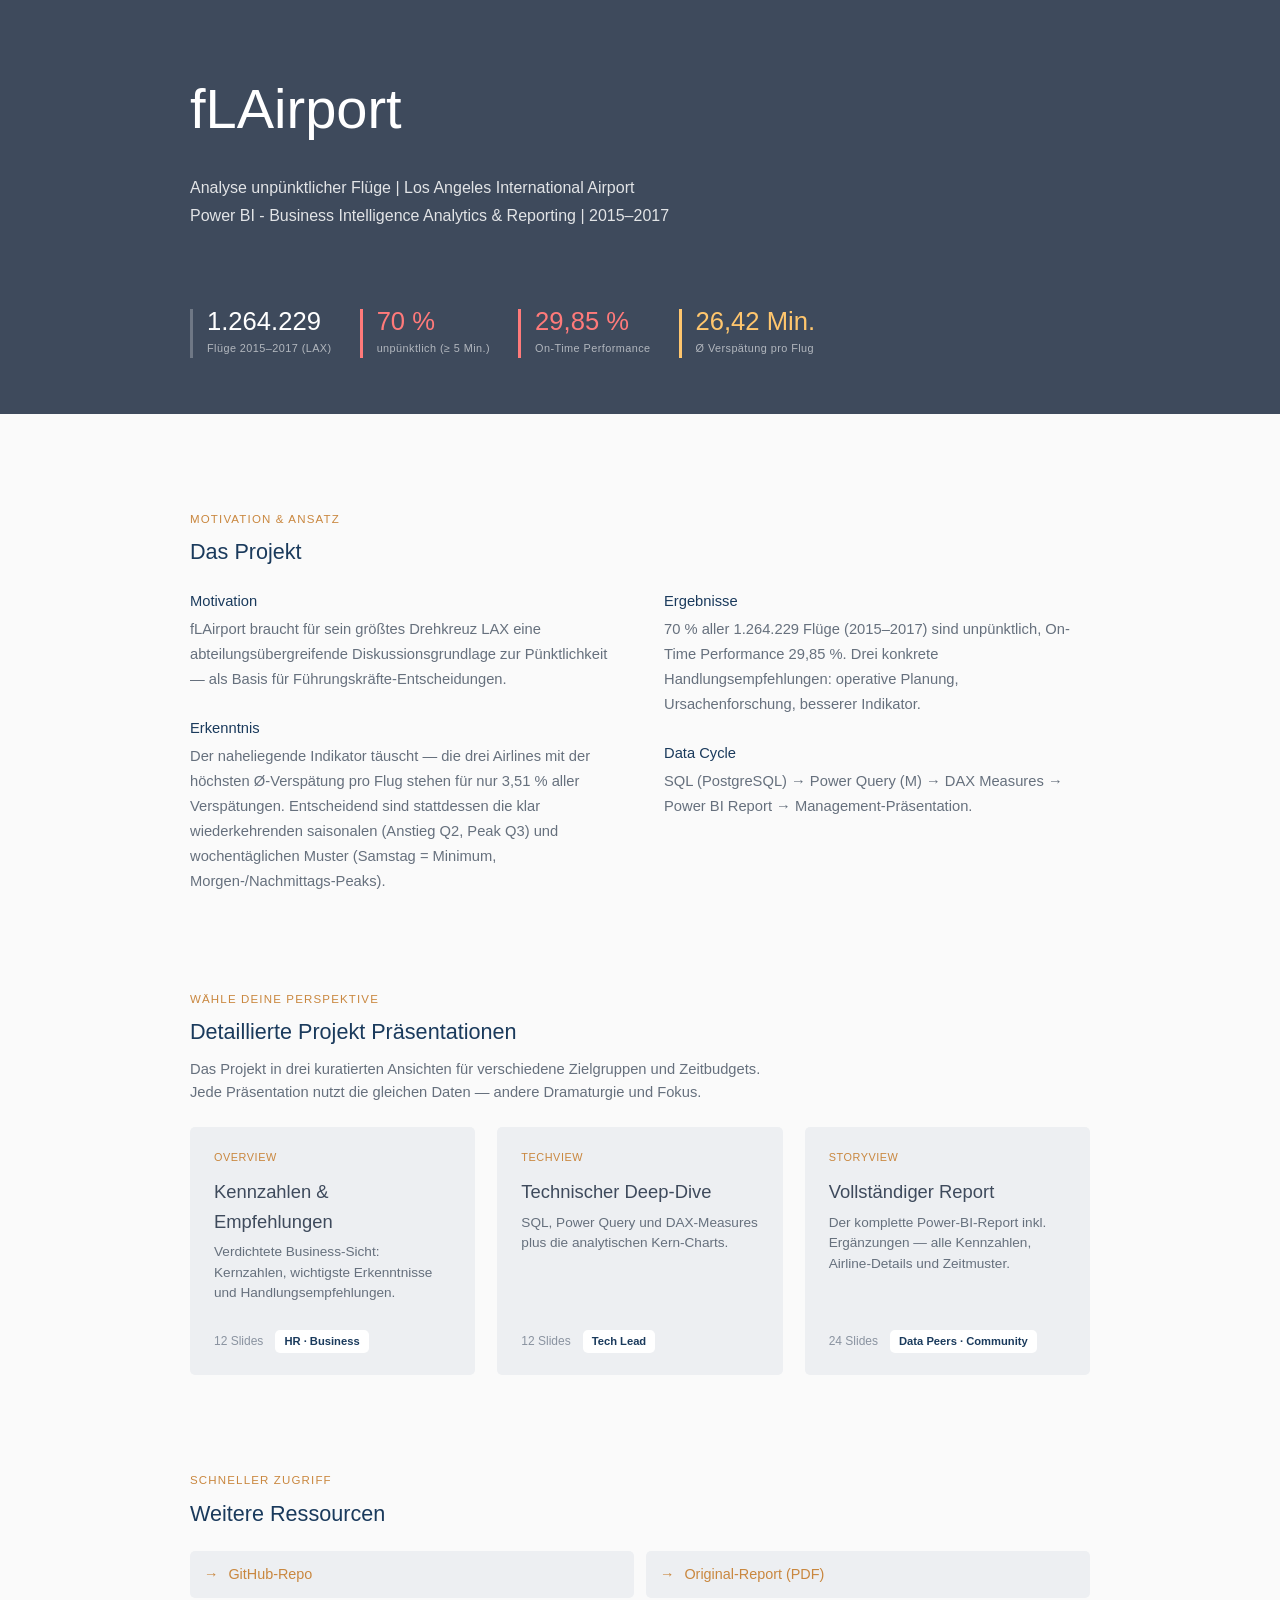
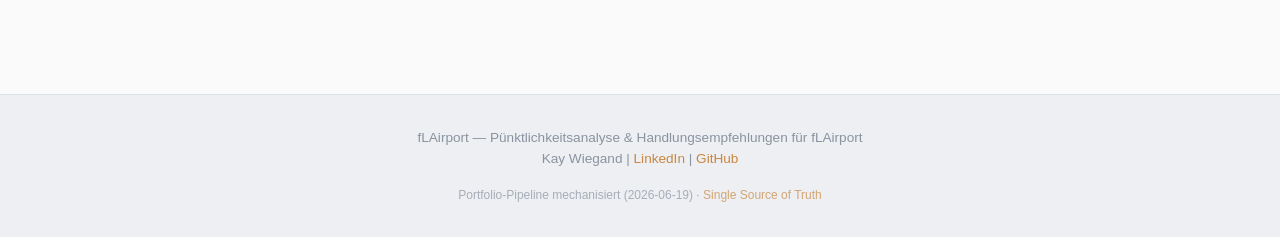
==== commit 691f7d0c: "feat: TechView Deep-Dive fertiggestellt — eigene Agenda, Kennzahlen-Slide, Closing - Neues Kapitel "" ====
--- a/public/index.html
+++ b/public/index.html
@@ -106,7 +106,7 @@
     .view-card h3 { font-size: 1.15rem; font-weight: 500; color: var(--ink); margin-bottom: 6px; }
     .view-card .view-desc { font-size: 0.85rem; color: var(--ink-body); margin-bottom: 14px; line-height: 1.5; flex-grow: 1; }
     .view-meta { display: flex; gap: 12px; align-items: center; margin-top: 12px; flex-wrap: wrap; }
-    .view-time { font-size: 0.75rem; color: var(--ink-soft); font-weight: 500; }
+    .view-count { font-size: 0.75rem; color: var(--ink-soft); font-weight: 500; }
     .view-badge {
       font-size: 0.7rem; font-weight: 600; padding: 3px 9px; border-radius: var(--radius-box);
       background: #fff; color: var(--navy);
@@ -203,8 +203,17 @@
         <h3>Kennzahlen & Empfehlungen</h3>
         <p class="view-desc">Verdichtete Business-Sicht: Kernzahlen, wichtigste Erkenntnisse und Handlungsempfehlungen.</p>
         <div class="view-meta">
-          <span class="view-time">⏱️ 8 Min</span>
+          <span class="view-count">12 Slides</span>
           <span class="view-badge blue">HR · Business</span>
+        </div>
+      </a>
+      <a href="techview.html" class="view-card techview">
+        <div class="view-label">TechView</div>
+        <h3>Technischer Deep-Dive</h3>
+        <p class="view-desc">SQL, Power Query und DAX-Measures plus die analytischen Kern-Charts.</p>
+        <div class="view-meta">
+          <span class="view-count">12 Slides</span>
+          <span class="view-badge purple">Tech Lead</span>
         </div>
       </a>
       <a href="storyview.html" class="view-card storyview">
@@ -212,17 +221,8 @@
         <h3>Vollständiger Report</h3>
         <p class="view-desc">Der komplette Power-BI-Report inkl. Ergänzungen — alle Kennzahlen, Airline-Details und Zeitmuster.</p>
         <div class="view-meta">
-          <span class="view-time">⏱️ 15 Min</span>
+          <span class="view-count">24 Slides</span>
           <span class="view-badge green">Data Peers · Community</span>
-        </div>
-      </a>
-      <a href="techview.html" class="view-card techview">
-        <div class="view-label">TechView</div>
-        <h3>Technischer Deep-Dive</h3>
-        <p class="view-desc">SQL, Power Query und DAX-Measures (in Aufbau) plus die analytischen Kern-Charts.</p>
-        <div class="view-meta">
-          <span class="view-time">⏱️ 10 Min</span>
-          <span class="view-badge purple">Tech Lead</span>
         </div>
       </a>
     </div>
--- a/public/css/slides.css
+++ b/public/css/slides.css
@@ -509,7 +509,9 @@
 .ht-dot-wrap { flex: 1; display: flex; justify-content: center; }
 .ht-dot { width: 14px; height: 14px; border-radius: 50%; background: var(--navy); position: relative; z-index: 1; }
 .ht-labels { display: flex; }
-.ht-label { flex: 1; text-align: center; padding: 0 10px; }
+/* Linksbündig statt zentriert (Kay-Feedback 2026-07-23): kürzere Headlines lesen sich
+   linksbündig konsistenter mit dem Rest des Decks. */
+.ht-label { flex: 1; text-align: left; padding: 0 10px; }
 .ht-label h4 { font-size: 0.85em; font-weight: 700; margin: 0 0 0.35em; color: var(--ink); }
 .ht-label p { font-size: 0.8em; color: var(--ink-body); margin: 0; line-height: 1.5; }
 
@@ -566,13 +568,16 @@
 .ring-wrap { text-align: center; }
 .ring { width: 132px; height: 132px; border-radius: 50%; margin: 0 auto 14px; display: flex; align-items: center; justify-content: center; }
 .ring-inner { width: 126px; height: 126px; border-radius: 50%; background: #fff; display: flex; align-items: center; justify-content: center; font-weight: 100; font-size: 2em; color: var(--ink); }
-.ring-wrap .l { font-size: 0.72em; font-weight: 700; color: var(--ink); }
+/* Label global so klein/dezent wie .metric .lbl in der KPI-Reihe (Kay-Feedback 2026-07-23:
+   erst nur auf .combo gescoped, jetzt bewusst global — Ring-/Value-Peer-Beschriftung soll
+   überall einheitlich klein sein, nicht nur neben einer KPI-Reihe). */
+.ring-wrap .l { font-size: 0.62em; font-weight: 400; color: var(--ink-soft); margin-top: 8px; line-height: 1.4; }
 
 /* ── E5 — Ring + Value (gleichwertig nebeneinander) ── */
 .combo { display: grid; gap: 28px; justify-items: center; align-items: center; }
 .value-peer { text-align: center; }
-.value-peer .v { font-size: 2.4em; font-weight: 500; color: var(--ink); line-height: 1; }
-.value-peer .l { font-size: 0.72em; font-weight: 700; margin-top: 0.4em; color: var(--ink); }
+.value-peer .v { font-size: 2em; font-weight: 500; color: var(--ink); line-height: 1; }
+.value-peer .l { font-size: 0.62em; font-weight: 400; color: var(--ink-soft); margin-top: 8px; line-height: 1.4; }
 
 /* ── E6 — Box-Grid (3 neutral + 1 hervorgehoben) ── */
 .box-grid { display: grid; grid-template-columns: repeat(2, 1fr); gap: 22px; }
@@ -661,12 +666,13 @@
 .reveal .arrows + blockquote.statement,
 .reveal .arrows + .pf-grid,
 .reveal .metric-row + .pf-grid,
+.reveal .metric-row + .metric-row,
+.reveal .metric-row + .rings,
 .reveal .pf-grid + .text-cols-head,
 .reveal table + .text-lead-copy,
 .reveal .metric-row + .text-lead-copy,
 .reveal .box-grid + .box-grid,
 .reveal .sections-block + .box-grid,
-.reveal .reco-grid + .box-grid,
 .reveal .pf-grid + .box-grid,
 .reveal .box-grid + .rings,
 .reveal .rings + .box-grid,
@@ -675,6 +681,20 @@
 .reveal .arrows + .text-cols-head,
 .reveal .h-timeline + .text-cols-head,
 .reveal .text-lead-copy + .sections-block { margin-top: 2em; }
+
+/* .metric-row direkt vor .combo (E5 Ring+Value) wirkt zu eng mit nur 2em, weil beide
+   Reihen optisch sehr unterschiedlich aussehen (Kay-Feedback 2026-07-23) — eigene
+   5em-Regel statt in der allgemeinen 2em-Liste oben. */
+.reveal .metric-row + .combo { margin-top: 5em; }
+/* .reco-grid direkt vor .box-grid: die Box-Reihe gehört inhaltlich zur Empfehlung darüber
+   (z. B. "→ Informationen teilen" als Fortsetzung der Reco-Karten), kein neuer Gedankenblock
+   wie sonst bei .box-grid-Folgen — daher nur 1em statt der allgemeinen 2em (Kay-Feedback 2026-07-23). */
+.reveal .reco-grid + .box-grid { margin-top: 1em; }
+/* Wenn eine .metric-row unmittelbar vor .combo steht, soll sie optisch wie dessen
+   Fortsetzung wirken statt zentriert mit fixem Gap zu schweben — also auf dieselbe
+   Spalten-Verteilung wechseln (Kay-Feedback 2026-07-23). Nur für dieses Sibling-Paar,
+   nicht global, weil .metric-row sonst überall zentriert-mit-Gap bleiben soll. */
+.metric-row:has(+ .combo) { display: grid; grid-template-columns: repeat(4, 1fr); justify-items: stretch; gap: 28px; }
 
 /* Optionale Gruppen-Überschrift über einer Sections-Reihe (nicht pro Karte) — siehe
    item_type "sections", Feld `heading` in generate_html_from_json.py. */
@@ -728,6 +748,17 @@
 .chart-cols { display: flex; align-items: center; gap: 2.5em; flex: 1 1 auto; }
 .chart-cols-head { flex: 0 0 40%; }
 .chart-cols-caption { font-size: 0.82em; color: var(--ink-soft); line-height: 1.55; margin-top: 0.4em; }
+/* Bullets statt Fließtext neben Bild/Code (Kay-Feedback 2026-07-23) — bessere Lesbarkeit,
+   wenn mehrere kurze Einzelschritte aufgezählt werden. Gleiche Textgröße wie .chart-cols-caption. */
+.chart-cols-list { font-size: 0.82em; color: var(--ink-body); line-height: 1.6; margin: 0.6em 0 0; padding-left: 1.1em; }
+.chart-cols-list li { margin-bottom: 7px; }
+.chart-cols-caption + .chart-cols-list { margin-top: 0.9em; }
+/* Inline-Code in Bullets/Fließtext auf hellem Grund (z.B. fl_direction, ABS()) —
+   .code-block code (dunkler Codeblock) bleibt davon unberührt, eigene Regel. */
+.chart-cols-list code, .chart-cols-caption code, .reveal li code, .reveal p code {
+  font-family: ui-monospace, "SF Mono", Menlo, monospace; font-size: 0.92em;
+  background: var(--card); color: var(--ink); padding: 1px 5px; border-radius: 3px;
+}
 /* Statement/Copy-Blöcke NACH der Caption (image_right mit Extra-Content) lesen links wie
    normaler Fließtext, nicht zentriert wie der Standard-Callout. */
 .chart-cols-head .reveal blockquote.statement,
@@ -749,11 +780,23 @@
    Gleiche .chart-cols/.chart-cols-reverse/.chart-cols-head-Struktur wie image_left/
    image_right — nur .chart-cols-code statt .chart-cols-img, damit der Copy-Text auf
    beiden Seiten (Code oder Bild) exakt gleich formatiert bleibt. */
-.chart-cols-code { flex: 1.2; min-width: 0; }
+/* align-self: center überschreibt gezielt das align-items:stretch von .chart-cols-reverse
+   (das ist für .chart-cols-img-large gedacht, siehe oben) — sonst klebt der Code-Block
+   an der vollen Zeilenhöhe fest statt vertikal zu zentrieren (Kay-Feedback 2026-07-23). */
+.chart-cols-code { flex: 1.2; min-width: 0; align-self: center; }
 .code-block-label { font-size: 0.68em; font-weight: 500; letter-spacing: 0.05em; text-transform: uppercase; color: var(--accent); margin-bottom: 0.9em; }
-.code-block { background: var(--navy); color: rgba(255,255,255,0.88); font-family: ui-monospace, "SF Mono", Menlo, monospace; font-size: 0.72em; line-height: 1.5; padding: 20px 22px; border-radius: var(--radius-card); overflow: auto; max-height: 62vh; }
-.code-block pre { margin: 0; white-space: pre-wrap; word-break: break-word; }
-.code-block code { font-family: inherit; color: inherit; background: none; padding: 0; border: none; }
+/* font-size 0.6em statt 0.8em (Kay-Feedback 2026-07-23): 0.8em wirkte, nachdem der
+   Vererbungs-Bug behoben war, zu groß und ließ SQL/DAX-Zeilen in der Split-Spalte
+   umbrechen — das jagged Zeilenende sah aus wie ein Rahmen um den Codeblock. */
+.code-block { background: var(--navy); color: rgba(255,255,255,0.88); font-family: ui-monospace, "SF Mono", Menlo, monospace; font-size: 0.6em; line-height: 1.5; padding: 20px 22px; border-radius: var(--radius-card); overflow: auto; max-height: 62vh; }
+/* width:100% explizit (Kay-Feedback 2026-07-23: der weiße Codetext soll die Box komplett
+   ausfüllen, nicht auf die längste Zeile schrumpfen) — pre ist zwar block-level und würde das
+   im Normalfall automatisch tun, aber explizit macht die Absicht klar und schließt jede
+   Schrumpf-Quelle (z.B. Scrollbar-Gutter von overflow:auto) sauber aus. */
+.code-block pre { margin: 0; width: 100%; box-sizing: border-box; white-space: pre-wrap; word-break: break-word; font-size: inherit; line-height: inherit; }
+/* font-size/line-height explizit auf inherit, sonst gewinnt reveal.css' eigene .reveal pre code-Regel
+   gegen unseren Container-Wert, weil sie font-size direkt auf <code> setzt (Kay-Feedback 2026-07-22). */
+.code-block code { font-family: inherit; color: inherit; background: none; padding: 0; border: none; font-size: inherit; line-height: inherit; }
 
 /* ── Chart: one full-size image per slide (no shadow) ── */
 .chart-single { text-align: center; margin: 0.3em 0; }
